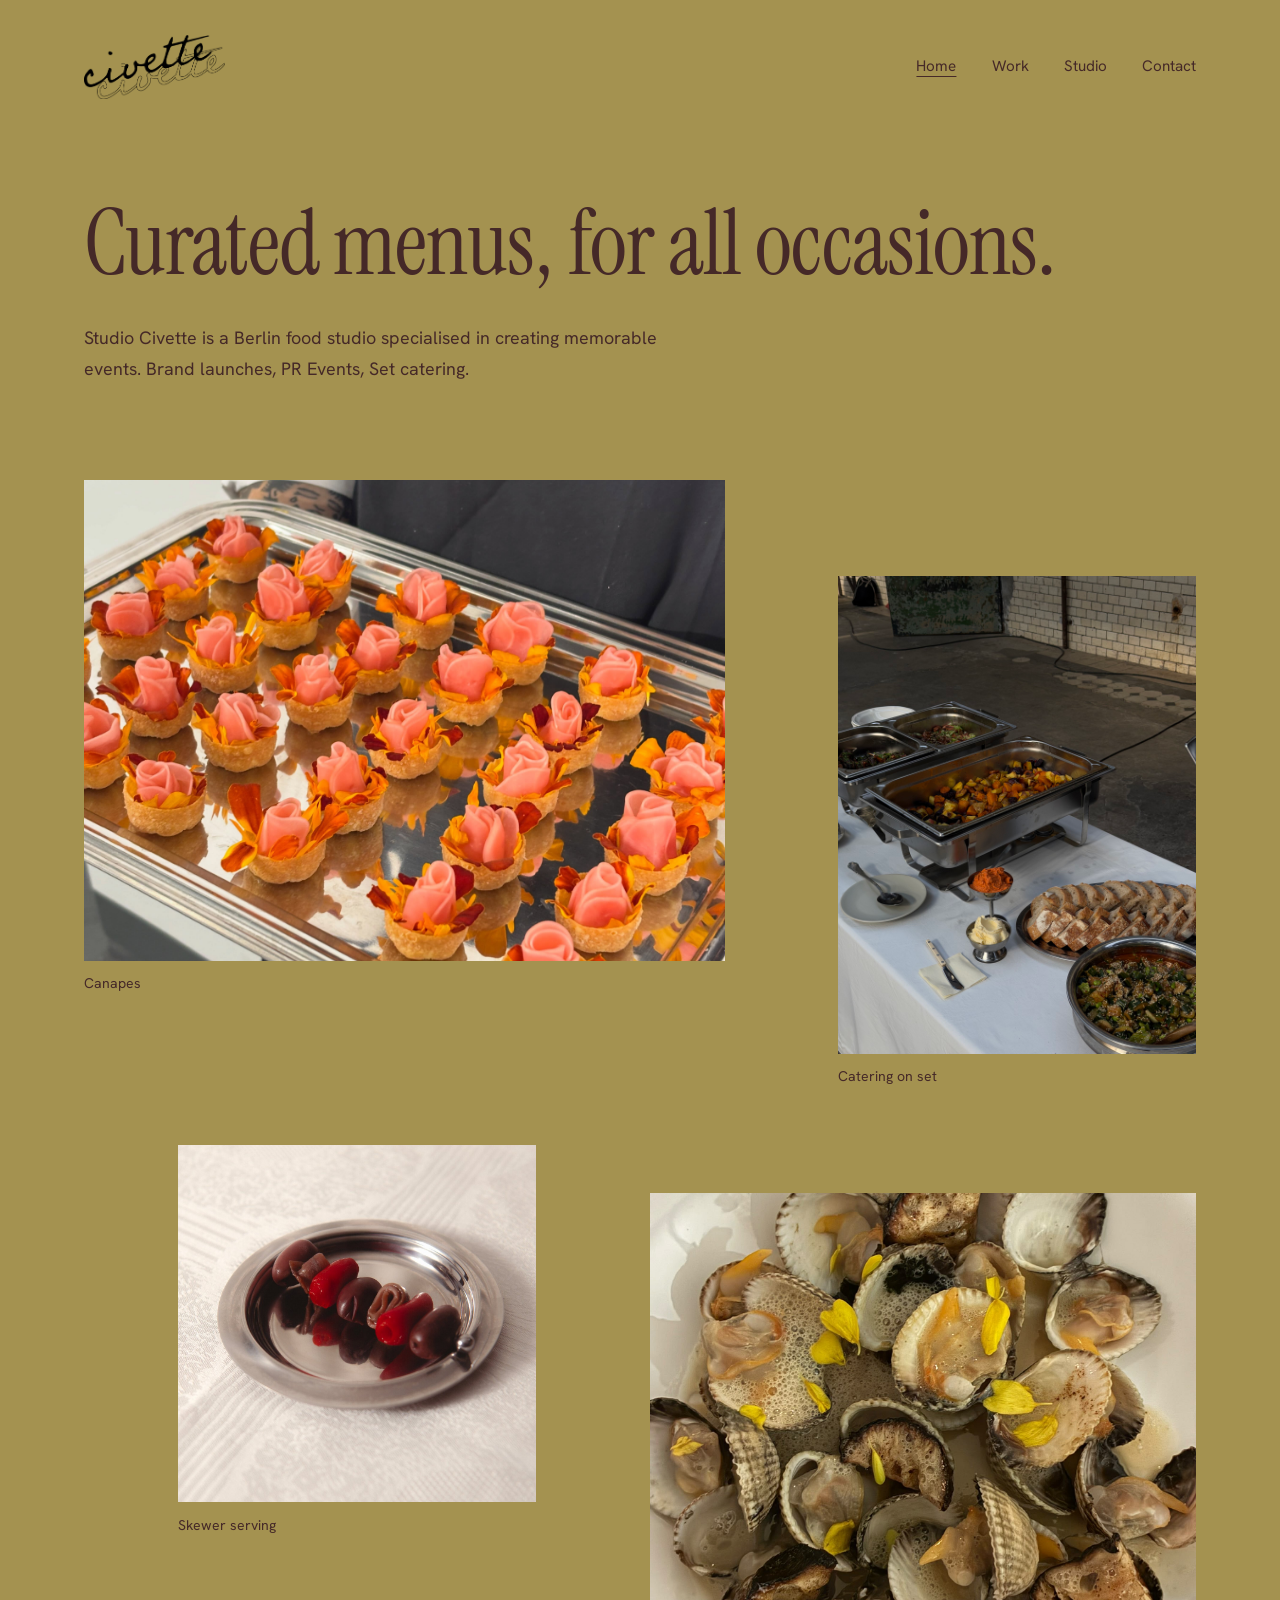
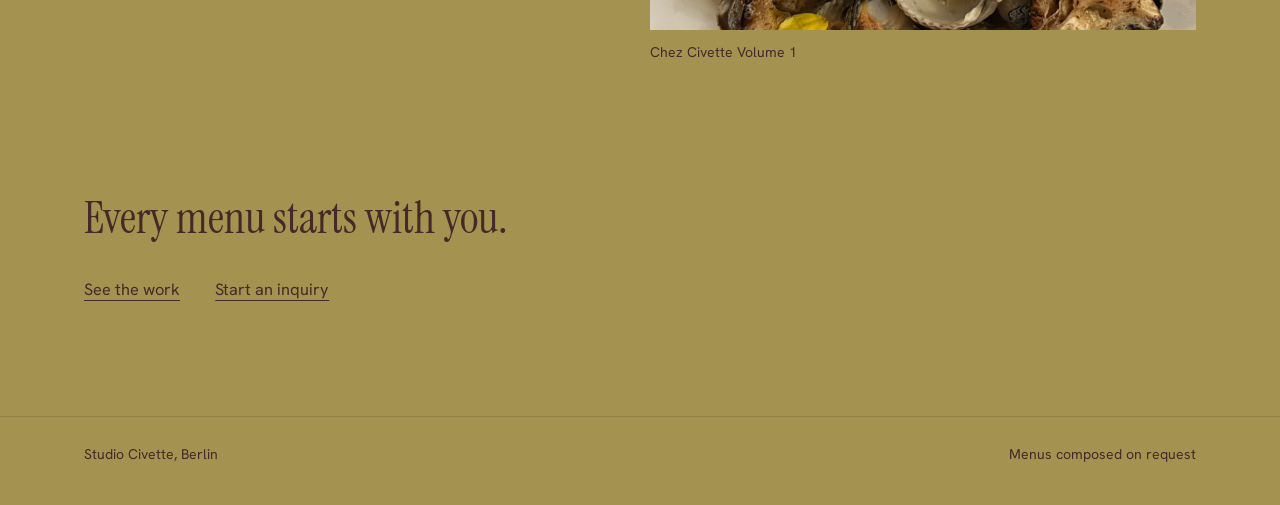
==== index.html @ 704af037 "Revise image gallery in index.html Updated the gallery section with new images and captions." ====
<!DOCTYPE html>
<html lang="en">
<head>
<meta charset="UTF-8">
<meta name="viewport" content="width=device-width, initial-scale=1">
<title>Studio Civette | Berlin</title>
<meta name="description" content="Studio Civette is a Berlin food studio specialised in creating memorable events. Brand launches, PR Events, Set catering">
<link rel="preconnect" href="https://fonts.googleapis.com">
<link rel="preconnect" href="https://fonts.gstatic.com" crossorigin>
<link href="https://fonts.googleapis.com/css2?family=Hanken+Grotesk:wght@400;500&family=Instrument+Serif:ital@0;1&display=swap" rel="stylesheet">
<link rel="stylesheet" href="style.css">
</head>
<body>
<header><div class="wrap"><a class="mark" href="index.html"><img src="images/double civette logo.png" alt="Studio Civette" width="141" height="64"></a><nav><a href="index.html" aria-current="page">Home</a><a href="work.html">Work</a><a href="studio.html">Studio</a><a href="contact.html">Contact</a></nav></div></header>
<main>
<section class="hero wrap">
<h1>Curated menus, for all occasions.</h1>
<p class="lede">Studio Civette is a Berlin food studio specialised in creating memorable events. Brand launches, PR Events, Set catering.</p>
</section>
<section class="wrap"><div class="grid home"><figure><img class="shot" src="images/Canapes.jpg" alt="Canapes" loading="lazy"><figcaption>Canapes</figcaption></figure><figure><img class="shot" src="images/Catering_1.jpg" alt="Catering on set" loading="lazy"><figcaption>Catering on set</figcaption></figure><figure><img class="shot" src="images/Skewer.JPG" alt="Snacks at your event" loading="lazy"><figcaption>Skewer serving</figcaption></figure><figure><img class="shot" src="images/CCV1 cockles.JPG" alt="Chez Civette Vol. 1" loading="lazy"><figcaption>Chez Civette Volume 1</figcaption></figure></div></section>
<section class="closer wrap">
<p>Every menu starts with you.</p>
<div class="links"><a href="work.html">See the work</a><a href="contact.html">Start an inquiry</a></div>
</section>
</main>
<footer><div class="wrap"><span>Studio Civette, Berlin</span><span>Menus composed on request</span></div></footer>
</body>
</html>
---- style.css ----
:root{
  --stone:#A49250; --stone-deep:#8F7F43; --pine:#452928; --sage:#74362D; --muted:#452928; --burg:#74362D;
  --serif:'Instrument Serif', Georgia, serif;
  --sans:'Hanken Grotesk', 'Helvetica Neue', Arial, sans-serif;
}
*{ box-sizing:border-box; margin:0; padding:0; }
html{ scroll-behavior:smooth; }
body{ background:var(--stone); color:var(--pine); font-family:var(--sans); font-size:1.02rem; line-height:1.7; -webkit-font-smoothing:antialiased; }
a{ color:inherit; text-underline-offset:5px; }
a:focus-visible{ outline:2px solid var(--pine); outline-offset:5px; }
.wrap{ max-width:1240px; margin:0 auto; padding:0 5vw; }
h1,h2{ font-family:var(--serif); font-weight:400; letter-spacing:-0.01em; line-height:1.05; }
h1{ font-size:clamp(2.8rem, 7vw, 6rem); max-width:12em; }
h2{ font-size:clamp(1.8rem, 3.4vw, 2.6rem); }
.lede{ margin-top:2rem; max-width:34em; font-size:1.12rem; color:var(--muted); }

header .wrap{ display:flex; justify-content:space-between; align-items:center; padding-top:2.2rem; padding-bottom:2.2rem; }
.mark{ font-family:var(--serif); font-size:1.7rem; text-decoration:none; letter-spacing:-0.01em; }
nav{ display:flex; gap:2.2rem; font-size:0.95rem; }
nav a{ text-decoration:none; }
nav a:hover, nav a[aria-current]{ text-decoration:underline; text-decoration-thickness:1px; }

.hero{ padding-top:7vh; padding-bottom:6rem; }

.grid{ display:grid; grid-template-columns:repeat(12, 1fr); gap:3.5rem 1.2rem; align-items:start; }
figure .shot{ background:var(--stone-deep); width:100%; }
figcaption{ margin-top:0.7rem; font-size:0.88rem; color:var(--muted); }
.home figure:nth-child(1){ grid-column:1 / 8; } .home figure:nth-child(1) .shot{ aspect-ratio:4/3; }
.home figure:nth-child(2){ grid-column:9 / 13; margin-top:6rem; } .home figure:nth-child(2) .shot{ aspect-ratio:3/4; }
.home figure:nth-child(3){ grid-column:2 / 6; } .home figure:nth-child(3) .shot{ aspect-ratio:1/1; }
.home figure:nth-child(4){ grid-column:7 / 13; margin-top:3rem; } .home figure:nth-child(4) .shot{ aspect-ratio:5/4; }
.work figure:nth-child(1){ grid-column:1 / 8; } .work figure:nth-child(1) .shot{ aspect-ratio:4/3; }
.work figure:nth-child(2){ grid-column:8 / 13; margin-top:5rem; } .work figure:nth-child(2) .shot{ aspect-ratio:3/4; }
.work figure:nth-child(3){ grid-column:1 / 5; } .work figure:nth-child(3) .shot{ aspect-ratio:3/4; }
.work figure:nth-child(4){ grid-column:5 / 13; margin-top:4rem; } .work figure:nth-child(4) .shot{ aspect-ratio:16/10; }
.work figure:nth-child(5){ grid-column:2 / 7; } .work figure:nth-child(5) .shot{ aspect-ratio:1/1; }
.work figure:nth-child(6){ grid-column:8 / 13; margin-top:2rem; } .work figure:nth-child(6) .shot{ aspect-ratio:4/5; }

.closer{ padding-top:8rem; padding-bottom:7rem; }
.closer p{ font-family:var(--serif); font-size:clamp(1.8rem, 3.6vw, 2.8rem); line-height:1.15; max-width:18em; }
.closer .links{ margin-top:2rem; display:flex; gap:2.2rem; }

.studio{ display:grid; grid-template-columns:5fr 6fr; gap:6vw; align-items:start; padding-bottom:7rem; }
.studio .shot{ aspect-ratio:3/4; background:var(--stone-deep); }
.studio p{ max-width:34em; margin-top:1.4rem; }
.studio h1{ font-size:clamp(2.4rem, 5vw, 4.2rem); }
.offer{ margin-top:3.5rem; border-top:1px solid var(--sage); }
.offer div{ padding:1.3rem 0; border-bottom:1px solid var(--stone-deep); }
.offer dt{ font-family:var(--serif); font-size:1.5rem; }
.offer dd{ color:var(--muted); max-width:32em; }

.contact{ padding-bottom:8rem; }
.contact dl{ margin-top:3.5rem; display:grid; grid-template-columns:repeat(3, auto); justify-content:start; gap:1.4rem 6rem; }
.contact dt{ font-size:0.88rem; color:var(--muted); }
.contact dd{ font-size:1.1rem; }
.pagehead{ padding-top:5vh; padding-bottom:4rem; }

footer{ border-top:1px solid var(--stone-deep); padding:1.6rem 0 2.4rem; font-size:0.88rem; color:var(--muted); }
footer .wrap{ display:flex; justify-content:space-between; gap:1rem; flex-wrap:wrap; }

@media (max-width:820px){
  .grid{ grid-template-columns:1fr; gap:2.2rem; }
  .grid figure{ grid-column:1 !important; margin-top:0 !important; }
  .grid figure .shot{ aspect-ratio:4/3 !important; }
  .studio, .contact dl{ grid-template-columns:1fr; }
  .studio .shot{ aspect-ratio:4/3; }
  .hero{ padding-bottom:3.5rem; } .closer{ padding:5rem 0; }
  nav{ gap:1.2rem; font-size:0.88rem; }
}

.mark{ display:block; line-height:0; }
.mark img{ height:64px; width:auto; display:block; }
@media (max-width:820px){ .mark img{ height:48px; } }

h1, h2, .closer p, .offer dt{ color:var(--pine); }

img.shot{ display:block; width:100%; height:auto; object-fit:cover; }
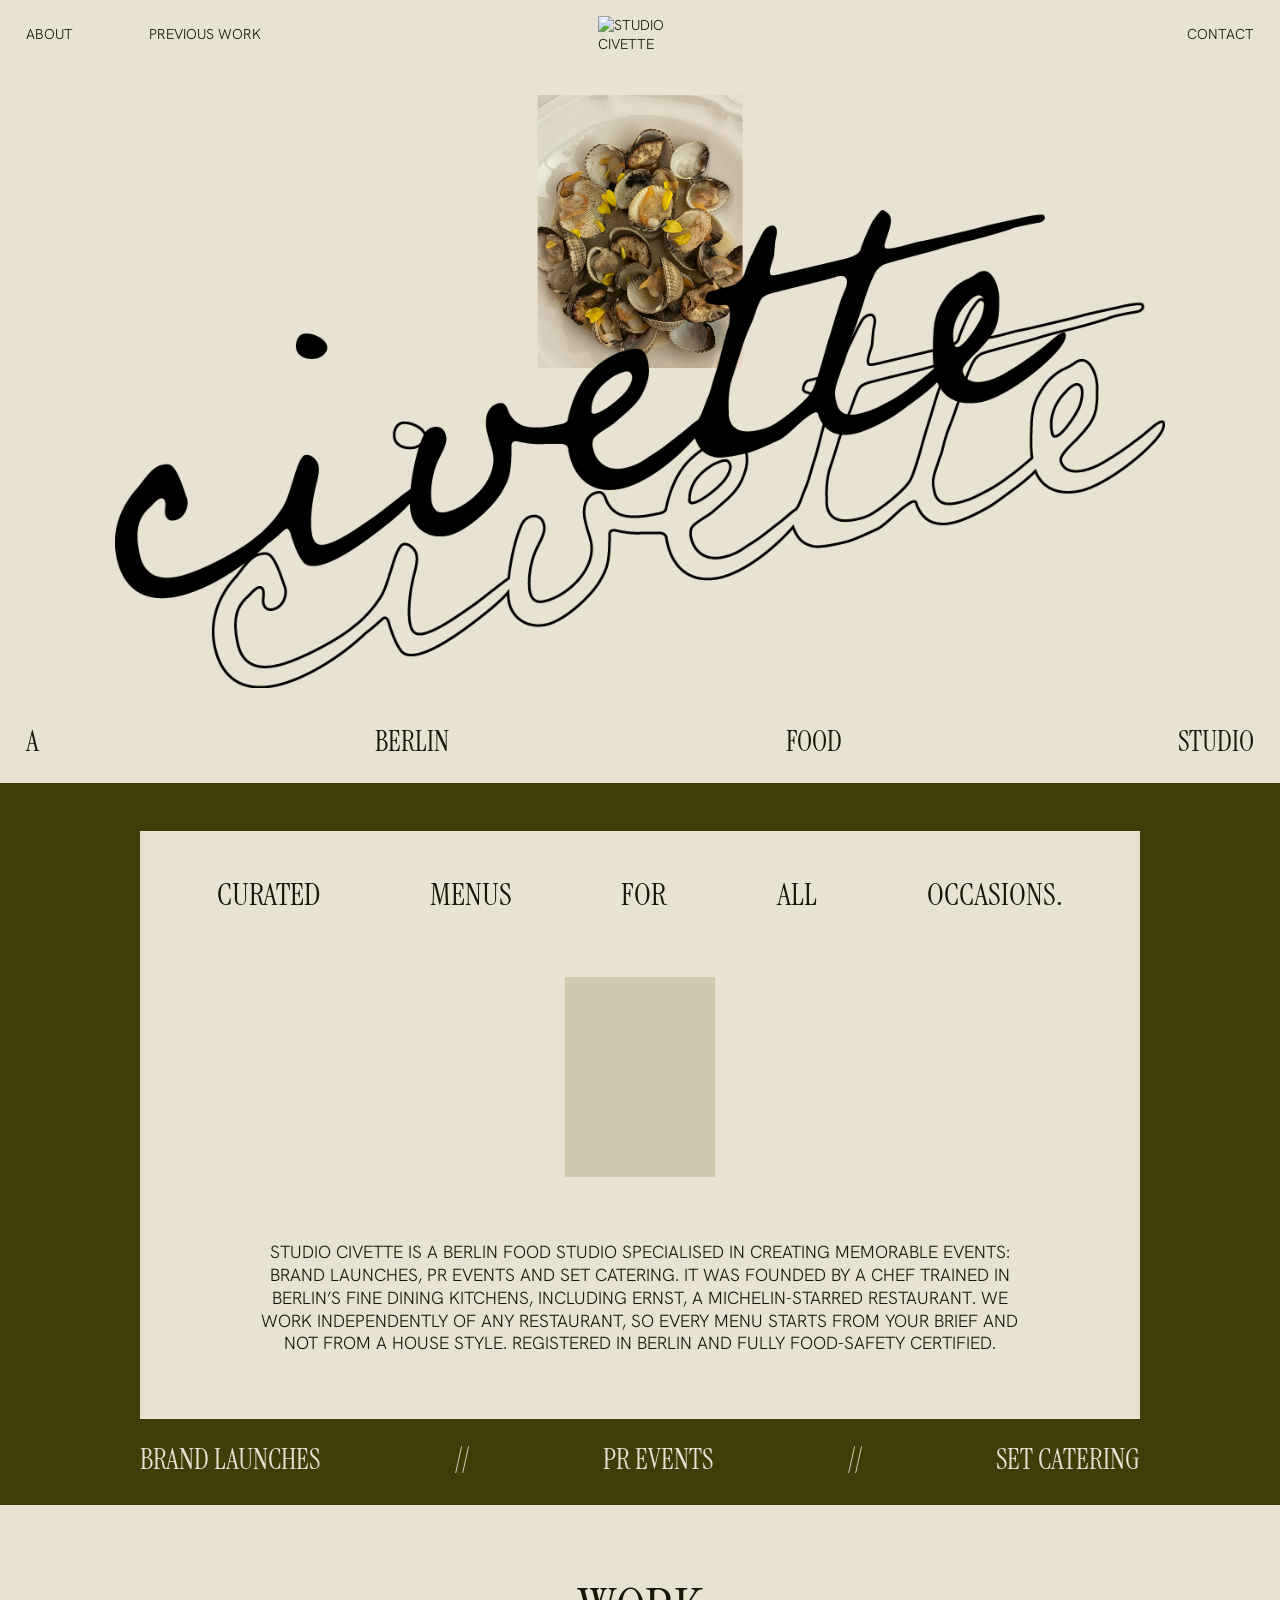
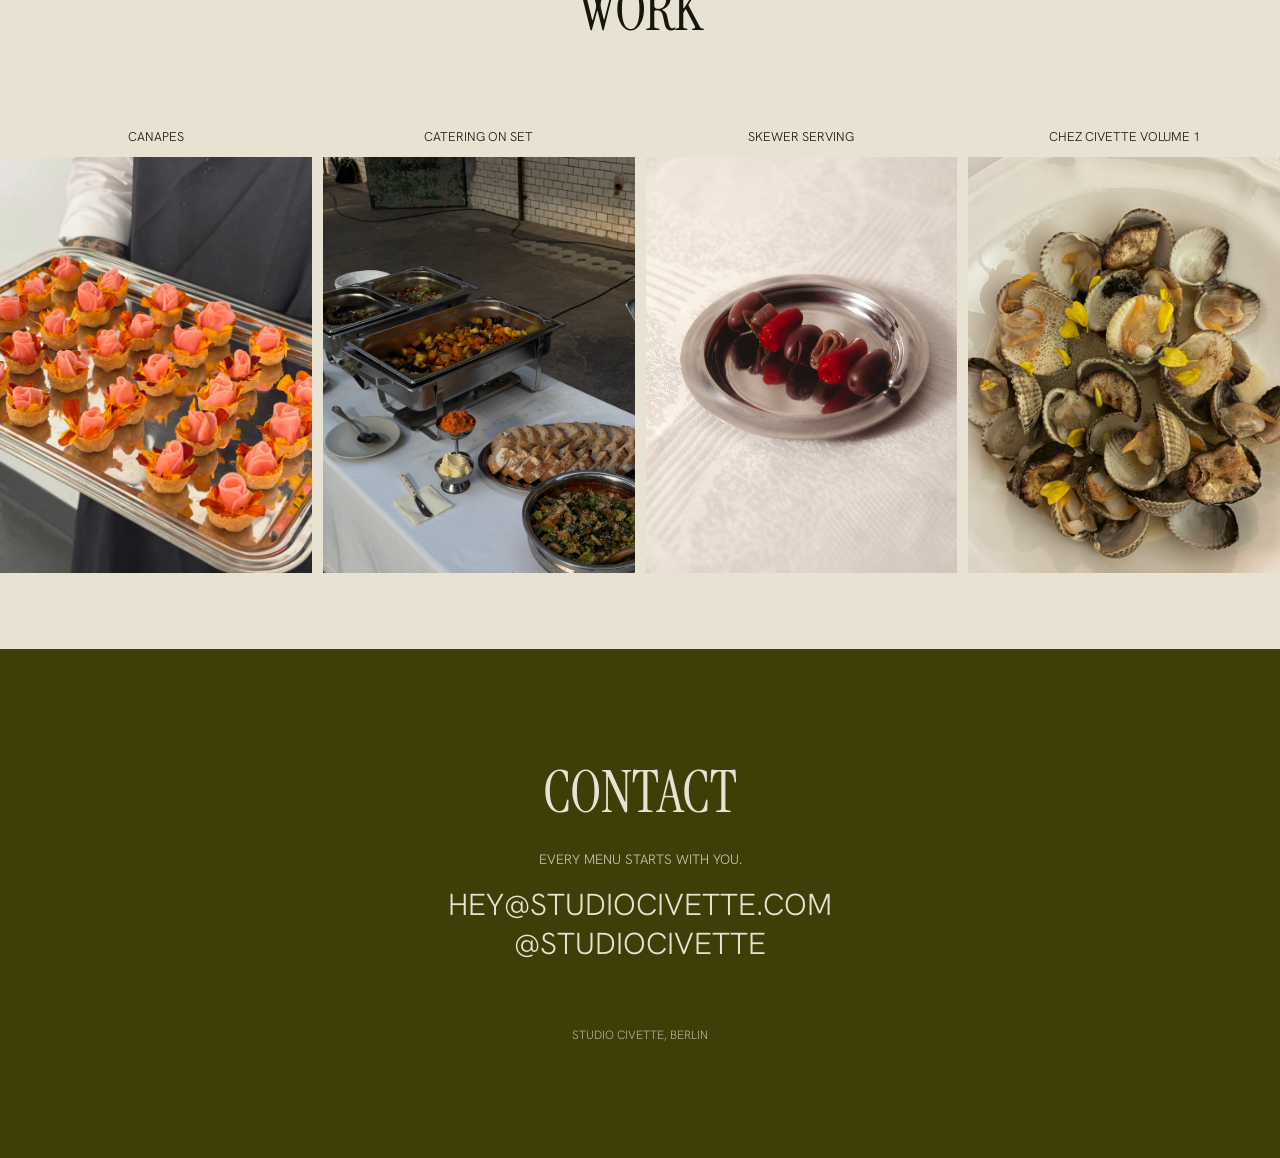
==== commit 6888d9b8: "Add files via upload" ====
--- a/index.html
+++ b/index.html
@@ -4,25 +4,126 @@
 <meta charset="UTF-8">
 <meta name="viewport" content="width=device-width, initial-scale=1">
 <title>Studio Civette | Berlin</title>
-<meta name="description" content="Studio Civette is a Berlin food studio specialised in creating memorable events. Brand launches, PR Events, Set catering">
+<meta name="description" content="Studio Civette is a Berlin food studio specialised in creating memorable events. Brand launches, PR events, set catering.">
 <link rel="preconnect" href="https://fonts.googleapis.com">
 <link rel="preconnect" href="https://fonts.gstatic.com" crossorigin>
-<link href="https://fonts.googleapis.com/css2?family=Hanken+Grotesk:wght@400;500&family=Instrument+Serif:ital@0;1&display=swap" rel="stylesheet">
-<link rel="stylesheet" href="style.css">
+<link href="https://fonts.googleapis.com/css2?family=Hanken+Grotesk:wght@300;400&family=Instrument+Serif:ital@0;1&display=swap" rel="stylesheet">
+<style>
+  :root{
+    --cream:#E7E2D1;   /* page background */
+    --olive:#3F3D08;   /* dark bands */
+    --ink:#17160D;     /* text on cream */
+    --serif:'Instrument Serif', Georgia, serif;
+    --sans:'Hanken Grotesk', 'Helvetica Neue', Arial, sans-serif;
+  }
+  *{ box-sizing:border-box; margin:0; padding:0; }
+  html{ scroll-behavior:smooth; scroll-padding-top:72px; }
+  body{ background:var(--cream); color:var(--ink); font-family:var(--sans); font-weight:300; line-height:1.3; text-transform:uppercase; -webkit-font-smoothing:antialiased; }
+  a{ color:inherit; text-decoration:none; }
+  a:focus-visible{ outline:2px solid currentColor; outline-offset:4px; }
+  .sr-only{ position:absolute; width:1px; height:1px; overflow:hidden; clip:rect(0 0 0 0); white-space:nowrap; }
+  .spread{ display:flex; justify-content:space-between; flex-wrap:wrap; gap:0.3rem 1rem; font-family:var(--serif); font-weight:400; font-size:clamp(1.05rem, 2.2vw, 1.9rem); line-height:1.1; }
+
+  /* Nav */
+  .top{ position:sticky; top:0; z-index:20; background:var(--cream); }
+  .top .bar{ display:grid; grid-template-columns:1fr auto 1fr; align-items:center; padding:1rem 2vw; font-size:0.9rem; }
+  .top .left{ display:flex; gap:clamp(1rem, 6vw, 5rem); }
+  .top .right{ text-align:right; }
+  .top a:hover{ text-decoration:underline; text-underline-offset:5px; }
+  .top .icon{ display:block; width:clamp(54px, 7vw, 84px); }
+  .top .icon img{ display:block; width:100%; height:auto; }
+
+  /* Hero */
+  .hero{ position:relative; padding:2vw 2vw 0; }
+  .hero .photo{ position:absolute; left:50%; top:2vw; transform:translateX(-50%); width:clamp(95px, 16vw, 230px); aspect-ratio:3/4; object-fit:cover; display:block; }
+  .hero .logo{ position:relative; display:block; width:min(82vw, 1100px); height:auto; margin:9vw auto 0; }
+  .hero .spread{ margin-top:3vw; padding:0 0 1.6rem; }
+
+  /* About */
+  .band{ background:var(--olive); color:var(--cream); }
+  .about{ padding:clamp(1.2rem, 4vw, 3rem) 2vw 0; }
+  .card{ background:var(--cream); color:var(--ink); max-width:min(80vw, 1000px); margin:0 auto; padding:clamp(1.5rem, 4vw, 3rem) clamp(1.2rem, 6vw, 5rem) clamp(2rem, 5vw, 4rem); }
+  .card .spread{ font-size:clamp(1.05rem, 2.4vw, 2rem); }
+  .portrait{ display:block; width:clamp(90px, 14vw, 150px); aspect-ratio:3/4; object-fit:cover; margin:clamp(2rem, 5vw, 4rem) auto; background:#CFC9B2; }
+  .card p{ text-align:center; font-size:clamp(0.85rem, 1.5vw, 1.1rem); max-width:44em; margin:0 auto; }
+  .tags{ padding:1.6rem 2vw 1.8rem; }
+  .tags .spread{ max-width:1000px; margin:0 auto; font-size:clamp(1.05rem, 2.2vw, 1.9rem); }
+
+  /* Work */
+  .work{ padding:clamp(2.5rem, 6vw, 5rem) 0 0; }
+  .work h2, .contact h2{ font-family:var(--serif); font-weight:400; text-align:center; font-size:clamp(2rem, 4.5vw, 3.6rem); line-height:1; }
+  .grid{ margin-top:clamp(2rem, 6vw, 5rem); display:grid; grid-template-columns:repeat(4, 1fr); gap:11px; }
+  .grid figure{ display:flex; flex-direction:column; justify-content:flex-end; }
+  .grid figcaption{ order:-1; text-align:center; font-size:clamp(0.7rem, 1vw, 0.85rem); padding:0 0.5rem 0.7rem; min-height:3.2em; display:flex; align-items:flex-end; justify-content:center; }
+  .grid img{ display:block; width:100%; aspect-ratio:3/4; object-fit:cover; }
+
+  /* Contact */
+  .contact{ margin-top:clamp(2.5rem, 6vw, 5rem); padding:clamp(4rem, 9vw, 8rem) 2vw; text-align:center; }
+  .contact .note{ margin-top:1.8rem; font-size:0.85rem; opacity:0.85; }
+  .contact .lines{ margin-top:1rem; font-size:clamp(1.1rem, 2.4vw, 1.9rem); }
+  .contact .lines a{ display:block; }
+  .contact .lines a:hover{ text-decoration:underline; text-underline-offset:6px; }
+  .contact .base{ margin-top:4rem; font-size:0.75rem; opacity:0.7; }
+
+  @media (max-width:760px){
+    .grid{ grid-template-columns:repeat(2, 1fr); row-gap:1.4rem; }
+    .card{ max-width:100%; }
+    .top .bar{ font-size:0.78rem; }
+    .hero .logo{ width:94vw; margin-top:16vw; }
+    .hero .photo{ width:28vw; }
+  }
+</style>
 </head>
 <body>
-<header><div class="wrap"><a class="mark" href="index.html"><img src="images/double civette logo.png" alt="Studio Civette" width="141" height="64"></a><nav><a href="index.html" aria-current="page">Home</a><a href="work.html">Work</a><a href="studio.html">Studio</a><a href="contact.html">Contact</a></nav></div></header>
-<main>
-<section class="hero wrap">
-<h1>Curated menus, for all occasions.</h1>
-<p class="lede">Studio Civette is a Berlin food studio specialised in creating memorable events. Brand launches, PR Events, Set catering.</p>
+
+<nav class="top" aria-label="Main">
+  <div class="bar">
+    <div class="left"><a href="#about">About</a><a href="#work">Previous work</a></div>
+    <a class="icon" href="#top" aria-label="Back to top"><img src="images/civet-icon.png" alt="Studio Civette"></a>
+    <div class="right"><a href="#contact">Contact</a></div>
+  </div>
+</nav>
+
+<header class="hero" id="top">
+  <h1 class="sr-only">Studio Civette, Berlin</h1>
+  <img class="photo" src="images/CCV1 cockles.JPG" alt="Cockles served at Chez Civette Vol. 1">
+  <img class="logo" src="images/double civette logo.png" alt="Civette">
+  <div class="spread"><span>A</span><span>Berlin</span><span>Food</span><span>Studio</span></div>
+</header>
+
+<section class="band" id="about">
+  <div class="about">
+    <div class="card">
+      <div class="spread"><span>Curated</span><span>Menus</span><span>For</span><span>All</span><span>Occasions.</span></div>
+      <!-- PORTRAIT: add your photo as images/chef.jpg, then replace this div with:
+           <img class="portrait" src="images/chef.jpg" alt="The chef at work"> -->
+      <div class="portrait" role="img" aria-label="Portrait of the chef, coming soon"></div>
+      <p>Studio Civette is a Berlin food studio specialised in creating memorable events: brand launches, PR events and set catering. It was founded by a chef trained in Berlin’s fine dining kitchens, including Ernst, a Michelin-starred restaurant. We work independently of any restaurant, so every menu starts from your brief and not from a house style. Registered in Berlin and fully food-safety certified.</p>
+    </div>
+  </div>
+  <div class="tags"><div class="spread"><span>Brand launches</span><span>//</span><span>PR events</span><span>//</span><span>Set catering</span></div></div>
 </section>
-<section class="wrap"><div class="grid home"><figure><img class="shot" src="images/Canapes.jpg" alt="Canapes" loading="lazy"><figcaption>Canapes</figcaption></figure><figure><img class="shot" src="images/Catering_1.jpg" alt="Catering on set" loading="lazy"><figcaption>Catering on set</figcaption></figure><figure><img class="shot" src="images/Skewer.JPG" alt="Snacks at your event" loading="lazy"><figcaption>Skewer serving</figcaption></figure><figure><img class="shot" src="images/CCV1 cockles.JPG" alt="Chez Civette Vol. 1" loading="lazy"><figcaption>Chez Civette Volume 1</figcaption></figure></div></section>
-<section class="closer wrap">
-<p>Every menu starts with you.</p>
-<div class="links"><a href="work.html">See the work</a><a href="contact.html">Start an inquiry</a></div>
+
+<section class="work" id="work">
+  <h2>Work</h2>
+  <!-- To add a photo: copy one <figure> block, change src, alt and caption. -->
+  <div class="grid">
+    <figure><img src="images/Canapes.jpg" alt="Canapes" loading="lazy"><figcaption>Canapes</figcaption></figure>
+    <figure><img src="images/Catering_1.jpg" alt="Catering on set" loading="lazy"><figcaption>Catering on set</figcaption></figure>
+    <figure><img src="images/Skewer.JPG" alt="Snacks at your event" loading="lazy"><figcaption>Skewer serving</figcaption></figure>
+    <figure><img src="images/CCV1 cockles.JPG" alt="Chez Civette Vol. 1" loading="lazy"><figcaption>Chez Civette Volume 1</figcaption></figure>
+  </div>
 </section>
-</main>
-<footer><div class="wrap"><span>Studio Civette, Berlin</span><span>Menus composed on request</span></div></footer>
+
+<footer class="band contact" id="contact">
+  <h2>Contact</h2>
+  <p class="note">Every menu starts with you.</p>
+  <div class="lines">
+    <a href="mailto:hey@studiocivette.com">hey@studiocivette.com</a>
+    <a href="https://instagram.com/studiocivette" rel="noopener">@studiocivette</a>
+  </div>
+  <p class="base">Studio Civette, Berlin</p>
+</footer>
+
 </body>
 </html>
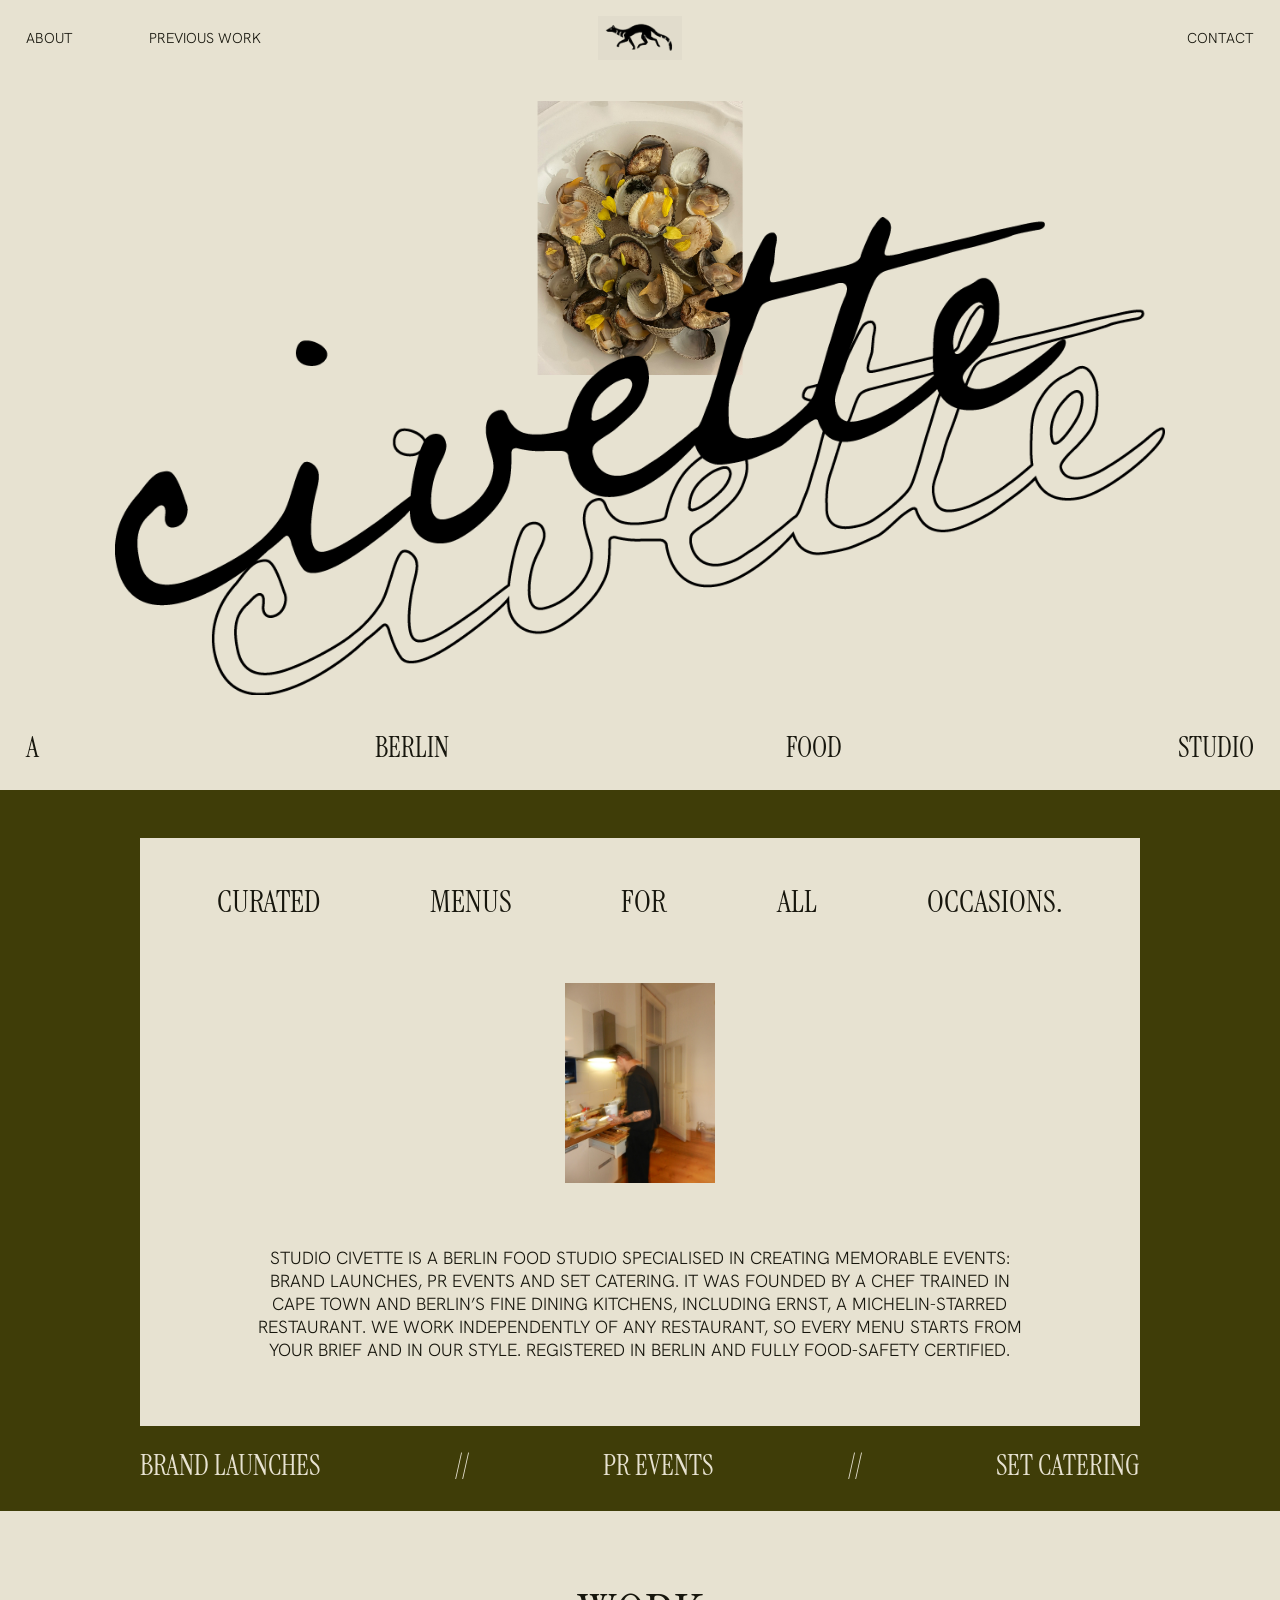
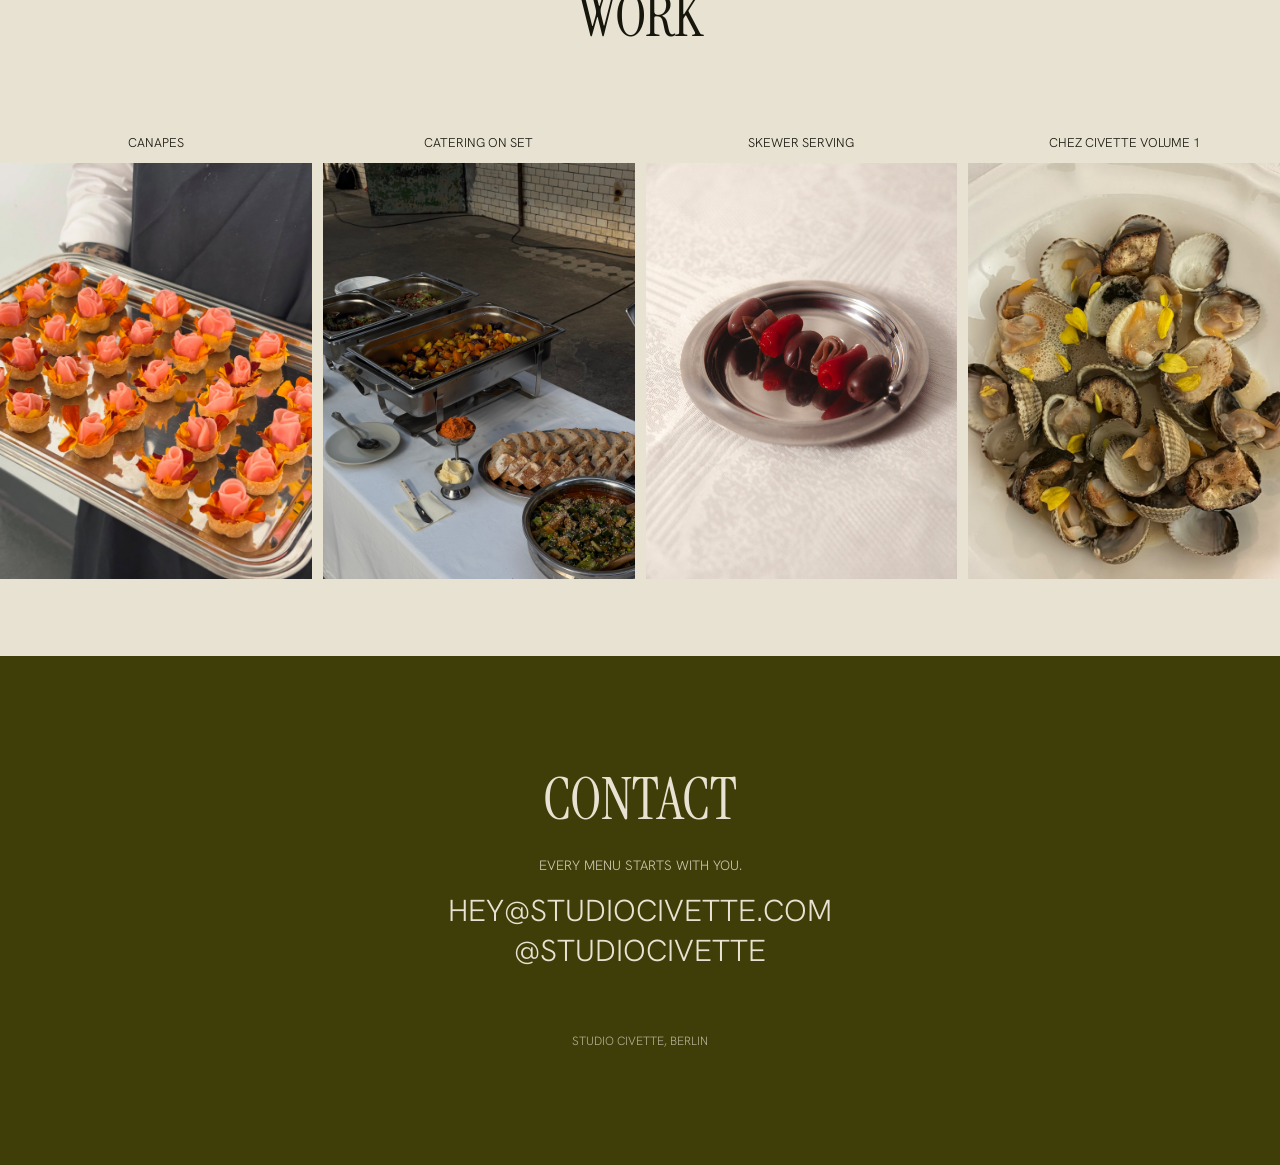
==== commit 452cf37e: "Update chef portrait and description in index.html Updated the chef's portrait image and modified th" ====
--- a/index.html
+++ b/index.html
@@ -97,8 +97,8 @@
       <div class="spread"><span>Curated</span><span>Menus</span><span>For</span><span>All</span><span>Occasions.</span></div>
       <!-- PORTRAIT: add your photo as images/chef.jpg, then replace this div with:
            <img class="portrait" src="images/chef.jpg" alt="The chef at work"> -->
-      <div class="portrait" role="img" aria-label="Portrait of the chef, coming soon"></div>
-      <p>Studio Civette is a Berlin food studio specialised in creating memorable events: brand launches, PR events and set catering. It was founded by a chef trained in Berlin’s fine dining kitchens, including Ernst, a Michelin-starred restaurant. We work independently of any restaurant, so every menu starts from your brief and not from a house style. Registered in Berlin and fully food-safety certified.</p>
+      <img class="portrait" src="images/CCV1 Nicky.JPG" alt="The chef at work">
+      <p>Studio Civette is a Berlin food studio specialised in creating memorable events: brand launches, PR events and set catering. It was founded by a chef trained in Cape Town and Berlin’s fine dining kitchens, including Ernst, a Michelin-starred restaurant. We work independently of any restaurant, so every menu starts from your brief and in our style. Registered in Berlin and fully food-safety certified.</p>
     </div>
   </div>
   <div class="tags"><div class="spread"><span>Brand launches</span><span>//</span><span>PR events</span><span>//</span><span>Set catering</span></div></div>
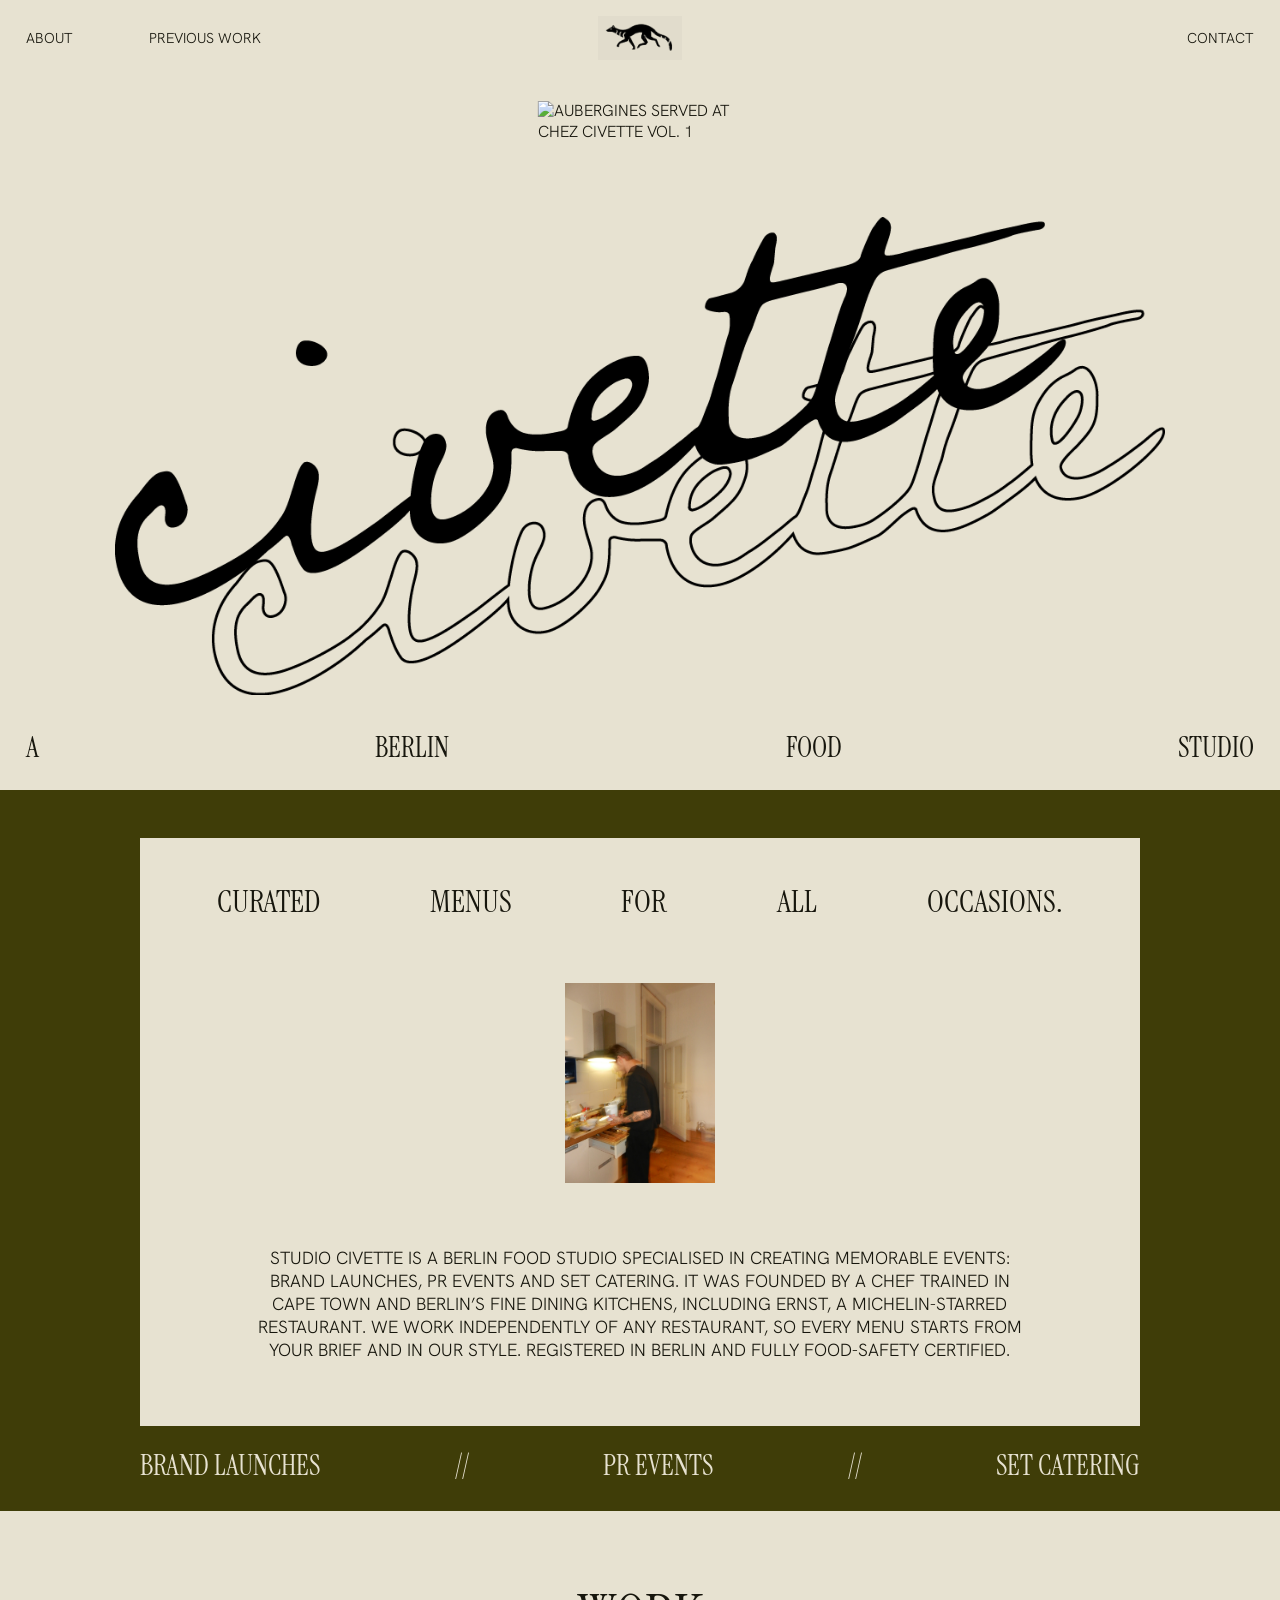
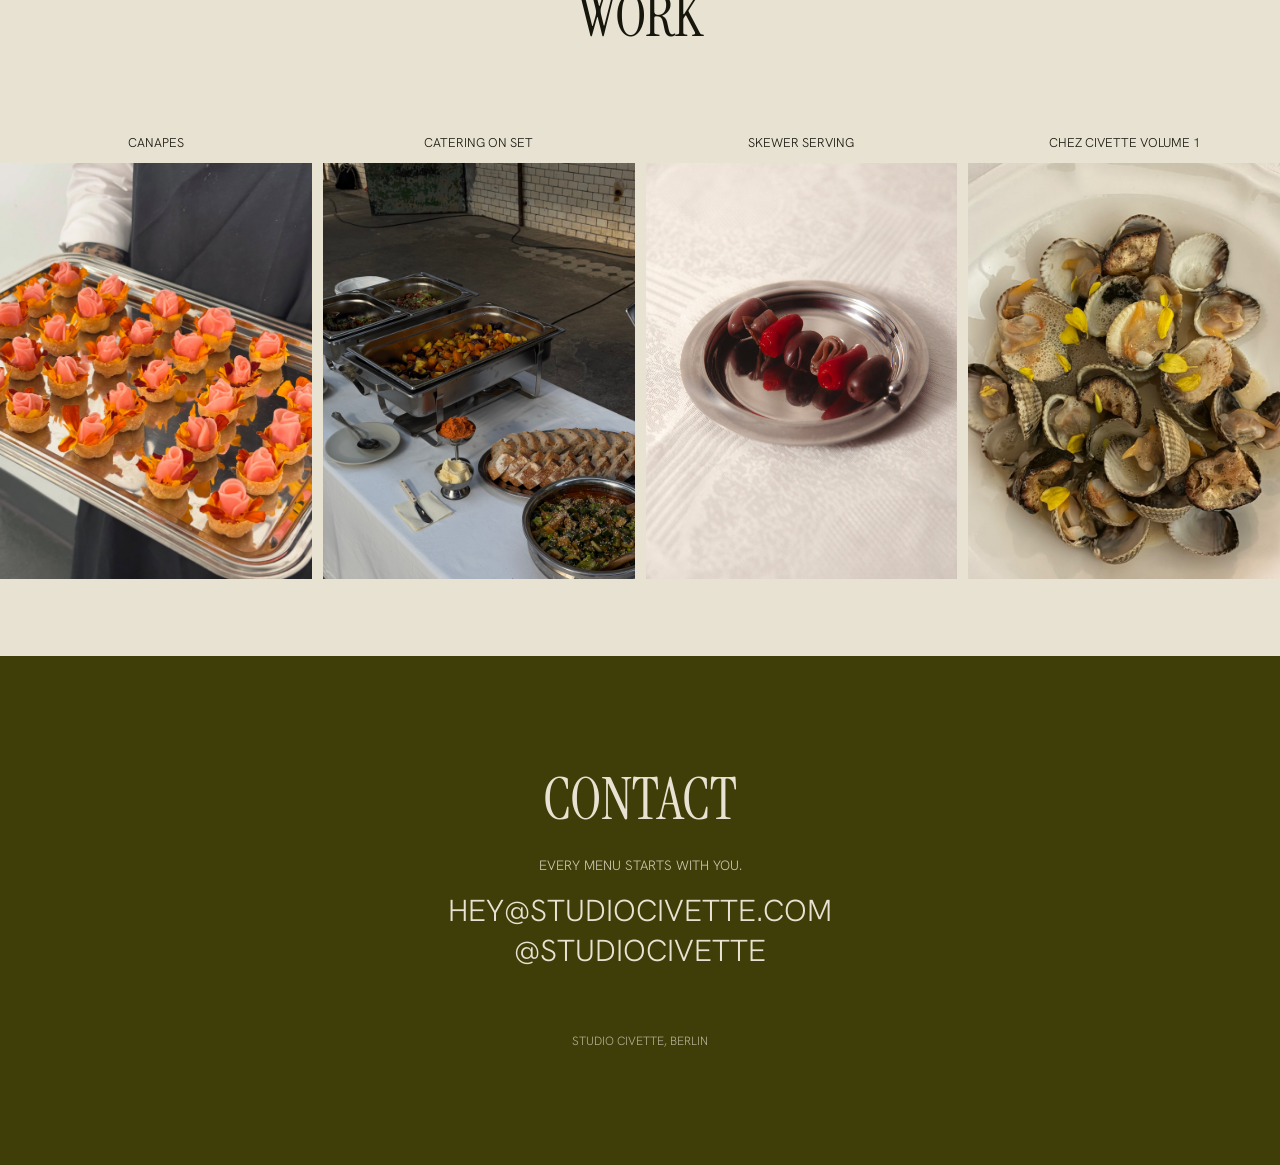
==== commit efa2cb46: "Update image source for hero header" ====
--- a/index.html
+++ b/index.html
@@ -86,7 +86,7 @@
 
 <header class="hero" id="top">
   <h1 class="sr-only">Studio Civette, Berlin</h1>
-  <img class="photo" src="images/CCV1 cockles.JPG" alt="Cockles served at Chez Civette Vol. 1">
+  <img class="photo" src="images/CCV1 aubergine.JPGG" alt="Aubergines served at Chez Civette Vol. 1">
   <img class="logo" src="images/double civette logo.png" alt="Civette">
   <div class="spread"><span>A</span><span>Berlin</span><span>Food</span><span>Studio</span></div>
 </header>
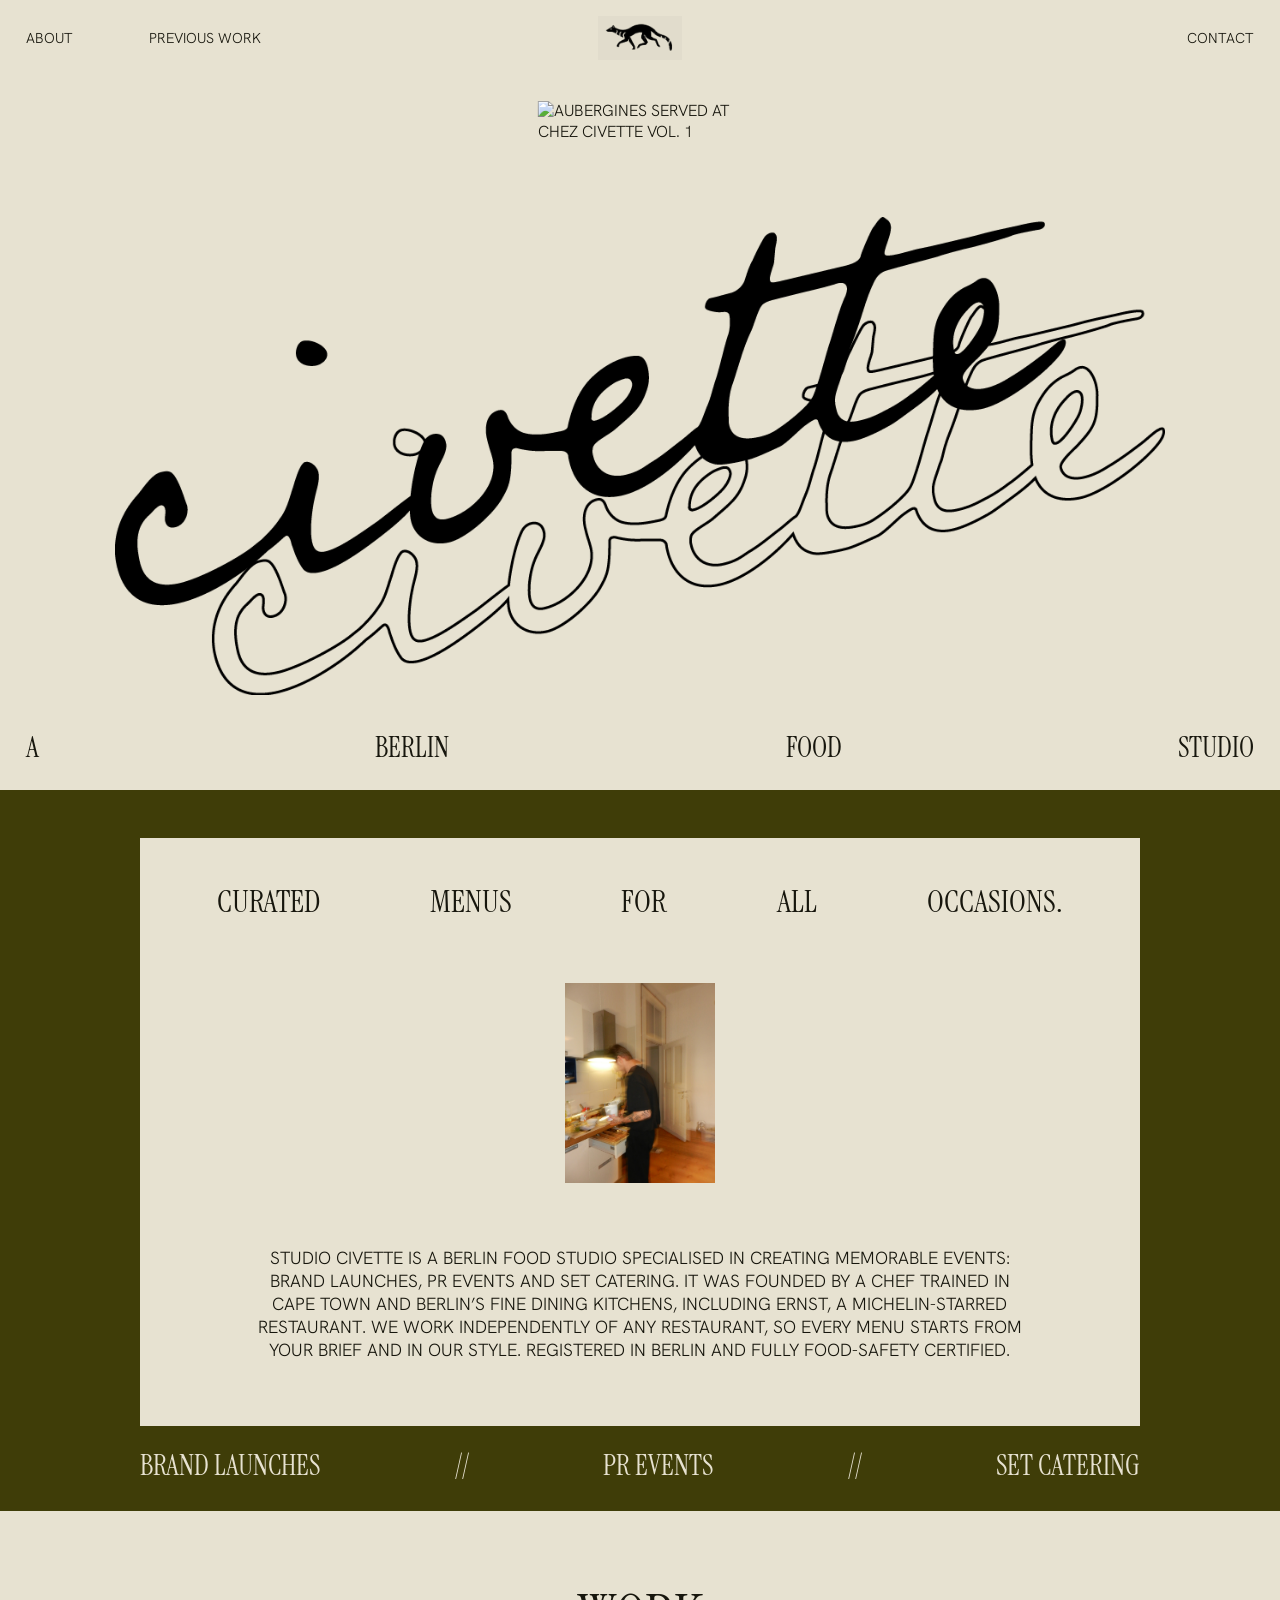
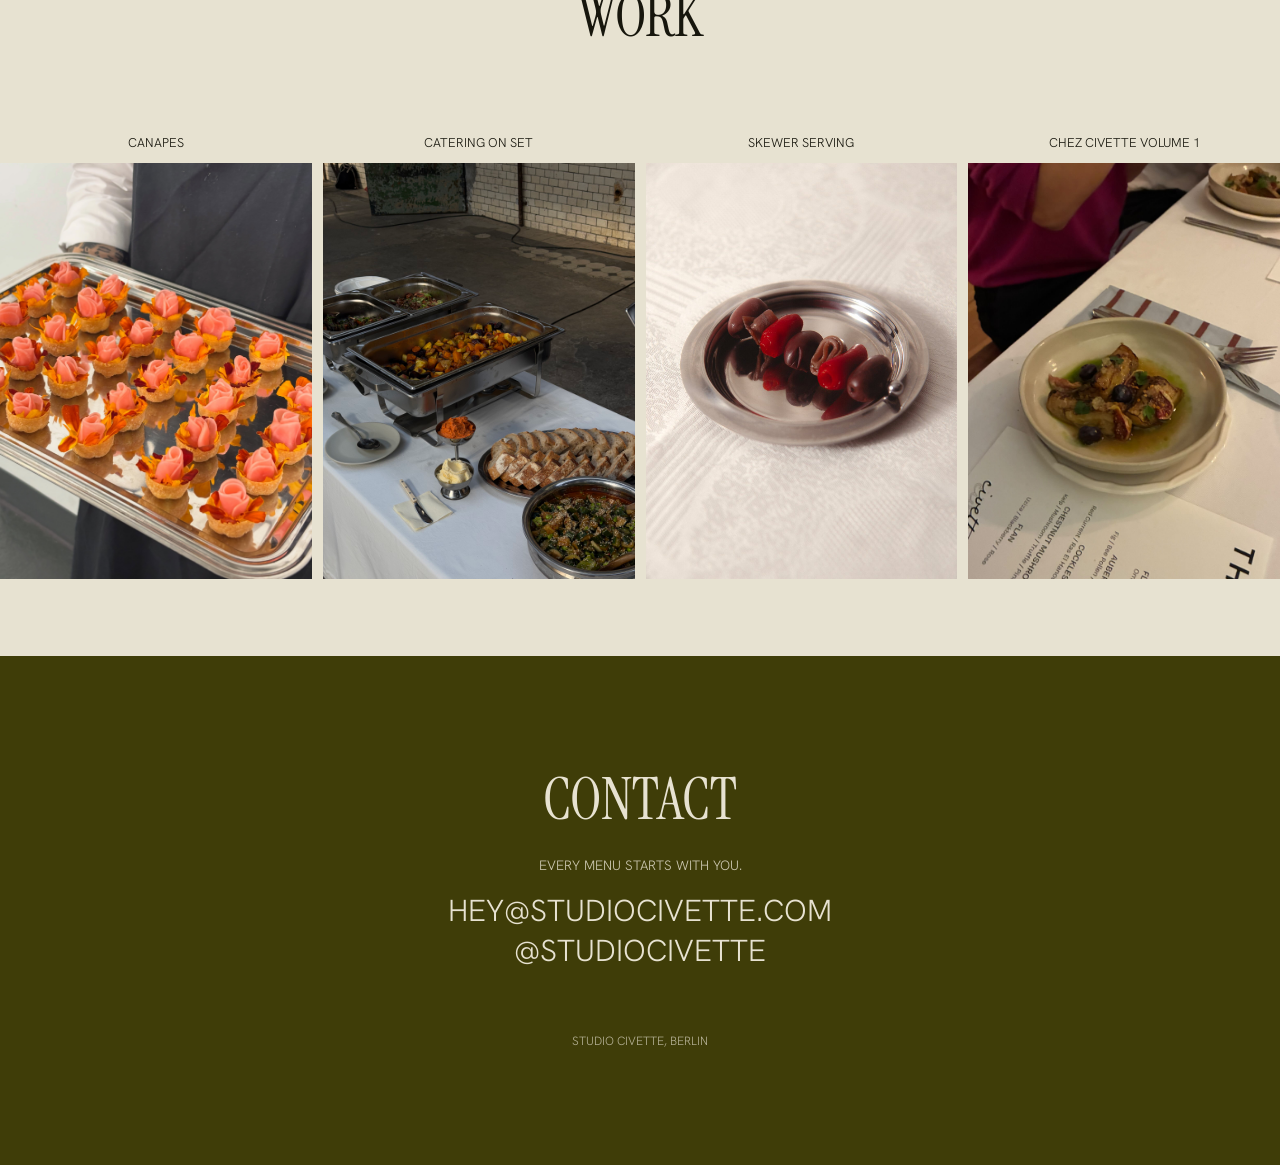
==== commit 29c6b97d: "Replace CCV1 cockles image with CCV1 aubergine" ====
--- a/index.html
+++ b/index.html
@@ -111,7 +111,7 @@
     <figure><img src="images/Canapes.jpg" alt="Canapes" loading="lazy"><figcaption>Canapes</figcaption></figure>
     <figure><img src="images/Catering_1.jpg" alt="Catering on set" loading="lazy"><figcaption>Catering on set</figcaption></figure>
     <figure><img src="images/Skewer.JPG" alt="Snacks at your event" loading="lazy"><figcaption>Skewer serving</figcaption></figure>
-    <figure><img src="images/CCV1 cockles.JPG" alt="Chez Civette Vol. 1" loading="lazy"><figcaption>Chez Civette Volume 1</figcaption></figure>
+    <figure><img src="images/CCV1 aubergine.JPG" alt="Chez Civette Vol. 1" loading="lazy"><figcaption>Chez Civette Volume 1</figcaption></figure>
   </div>
 </section>
 
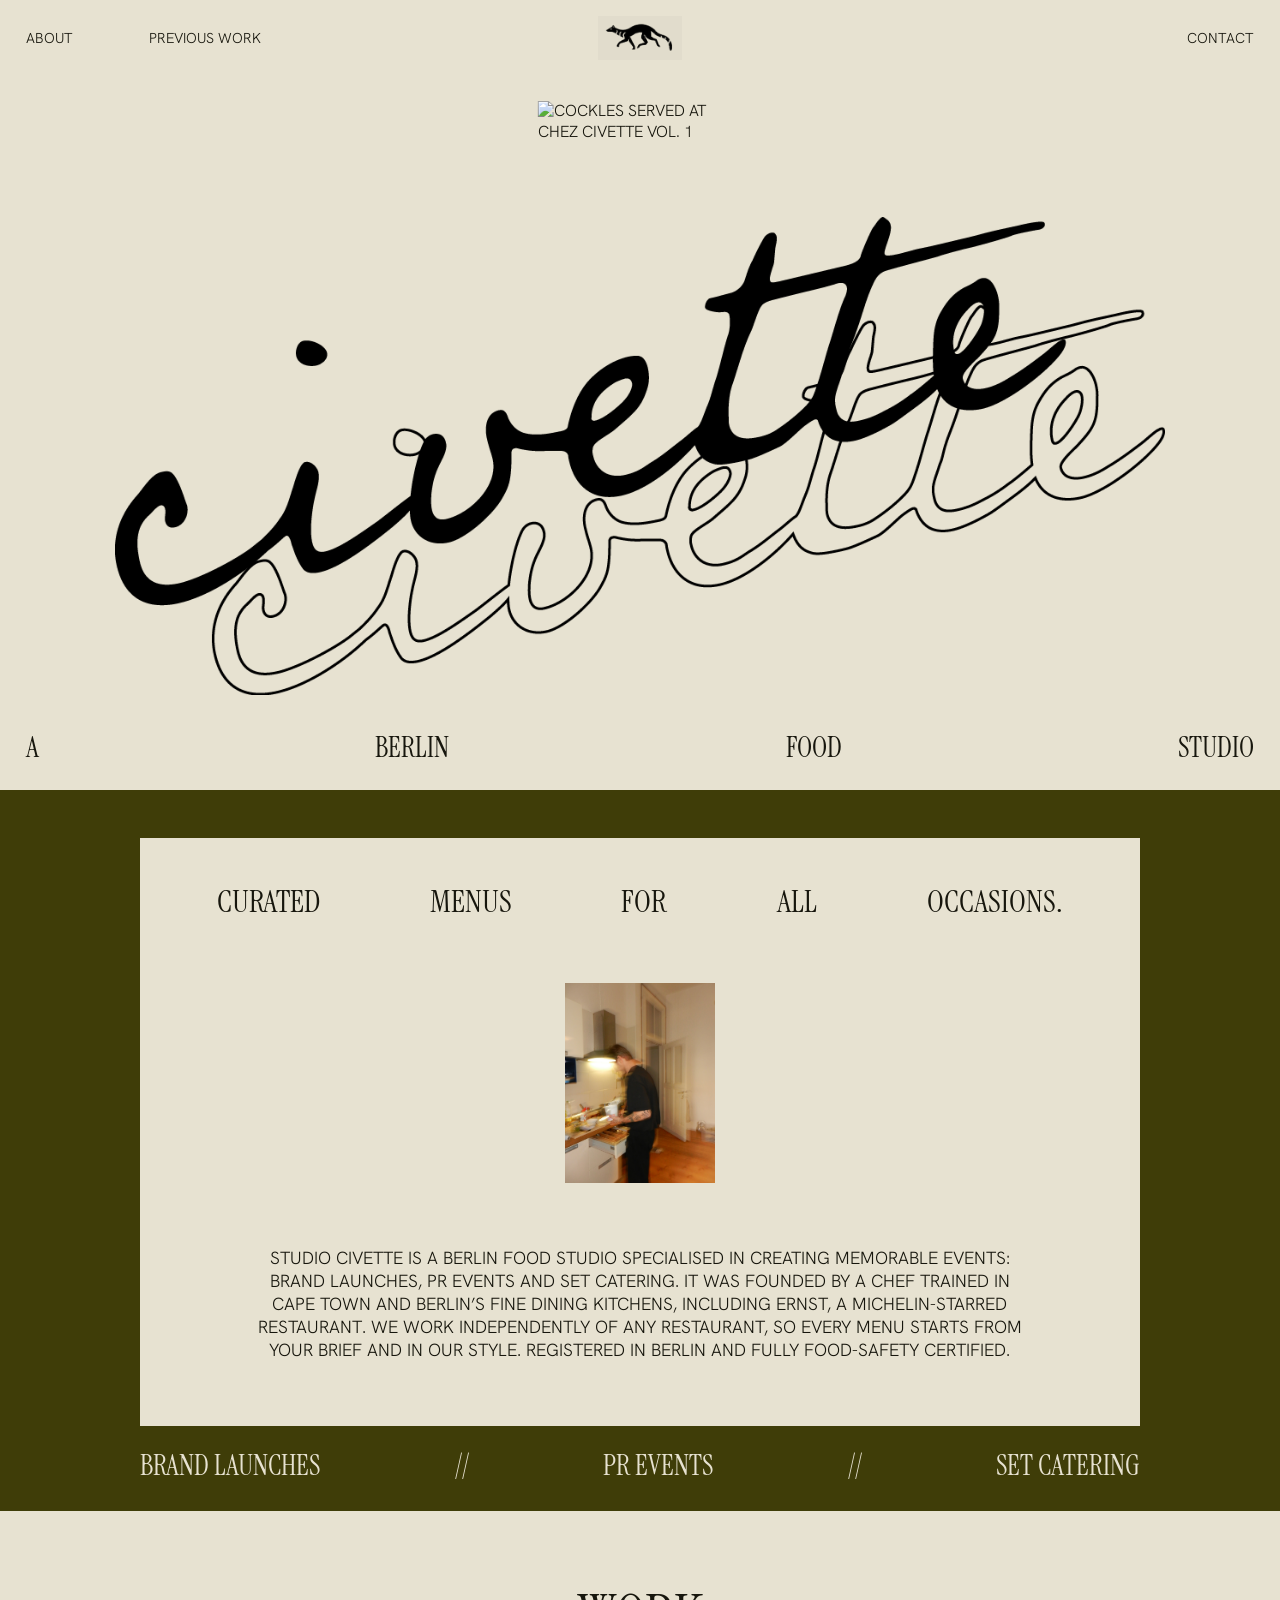
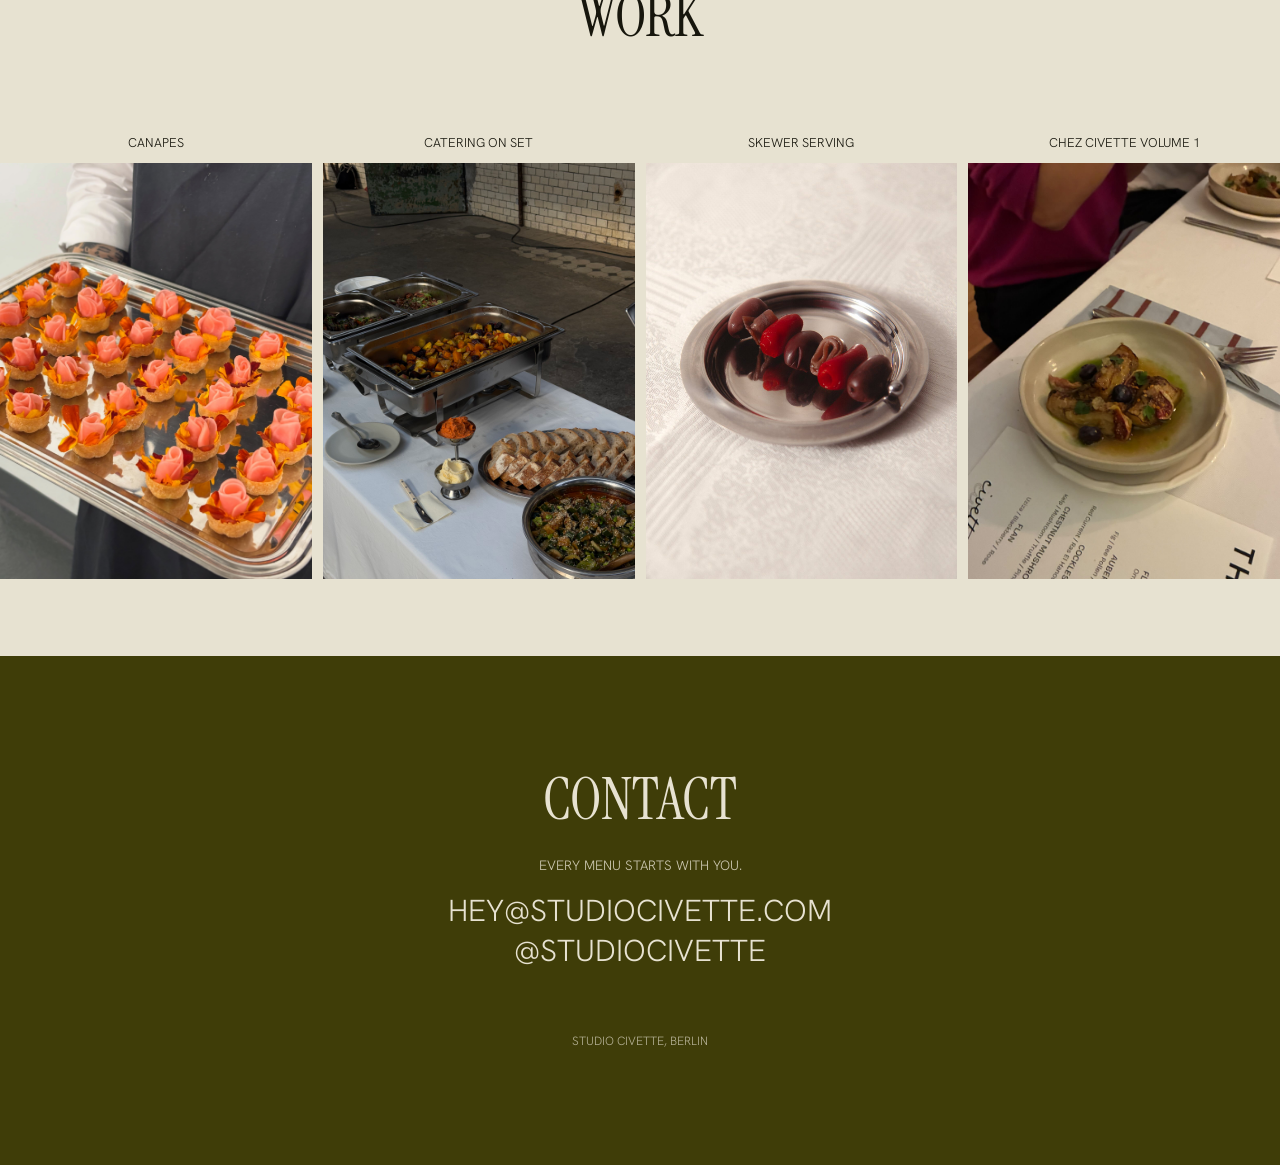
==== commit 226eb60d: "Update image source and alt text in index.html" ====
--- a/index.html
+++ b/index.html
@@ -86,7 +86,7 @@
 
 <header class="hero" id="top">
   <h1 class="sr-only">Studio Civette, Berlin</h1>
-  <img class="photo" src="images/CCV1 aubergine.JPGG" alt="Aubergines served at Chez Civette Vol. 1">
+  <img class="photo" src="images/CCV1 cockles.JPGG" alt="Cockles served at Chez Civette Vol. 1">
   <img class="logo" src="images/double civette logo.png" alt="Civette">
   <div class="spread"><span>A</span><span>Berlin</span><span>Food</span><span>Studio</span></div>
 </header>
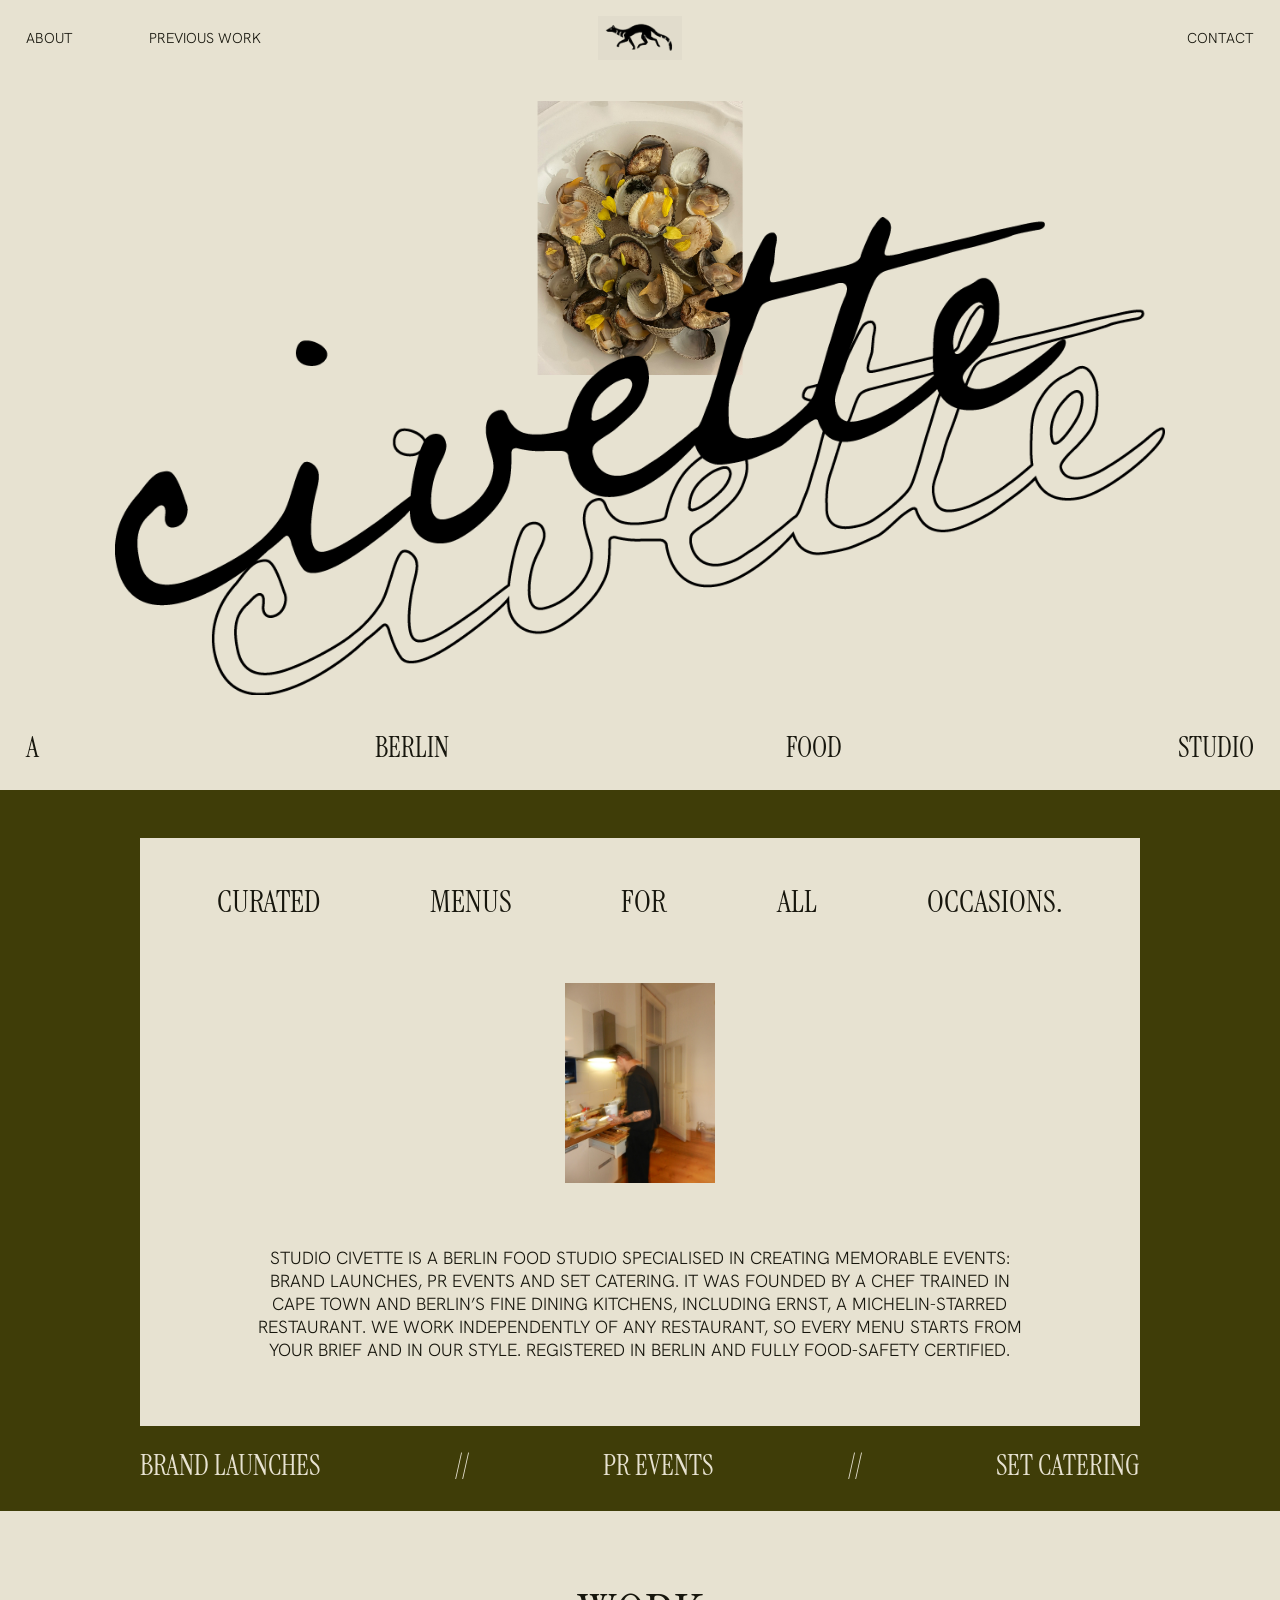
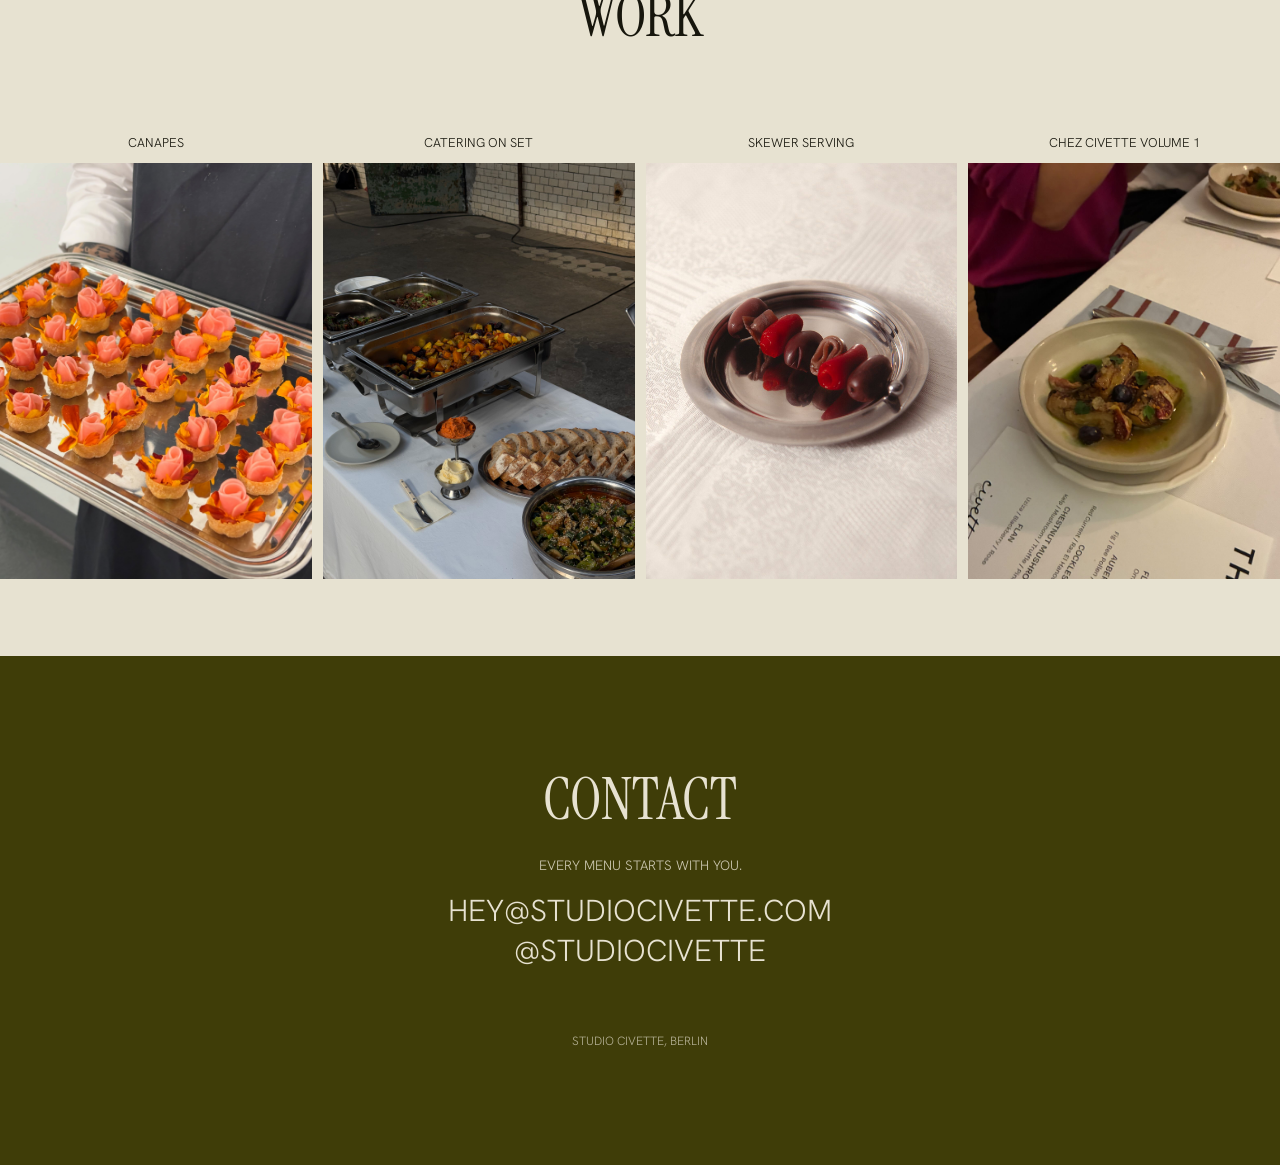
==== commit 2542854a: "Update index.html" ====
--- a/index.html
+++ b/index.html
@@ -86,7 +86,7 @@
 
 <header class="hero" id="top">
   <h1 class="sr-only">Studio Civette, Berlin</h1>
-  <img class="photo" src="images/CCV1 cockles.JPGG" alt="Cockles served at Chez Civette Vol. 1">
+  <img class="photo" src="images/CCV1 cockles.JPG" alt="Cockles served at Chez Civette Vol. 1">
   <img class="logo" src="images/double civette logo.png" alt="Civette">
   <div class="spread"><span>A</span><span>Berlin</span><span>Food</span><span>Studio</span></div>
 </header>
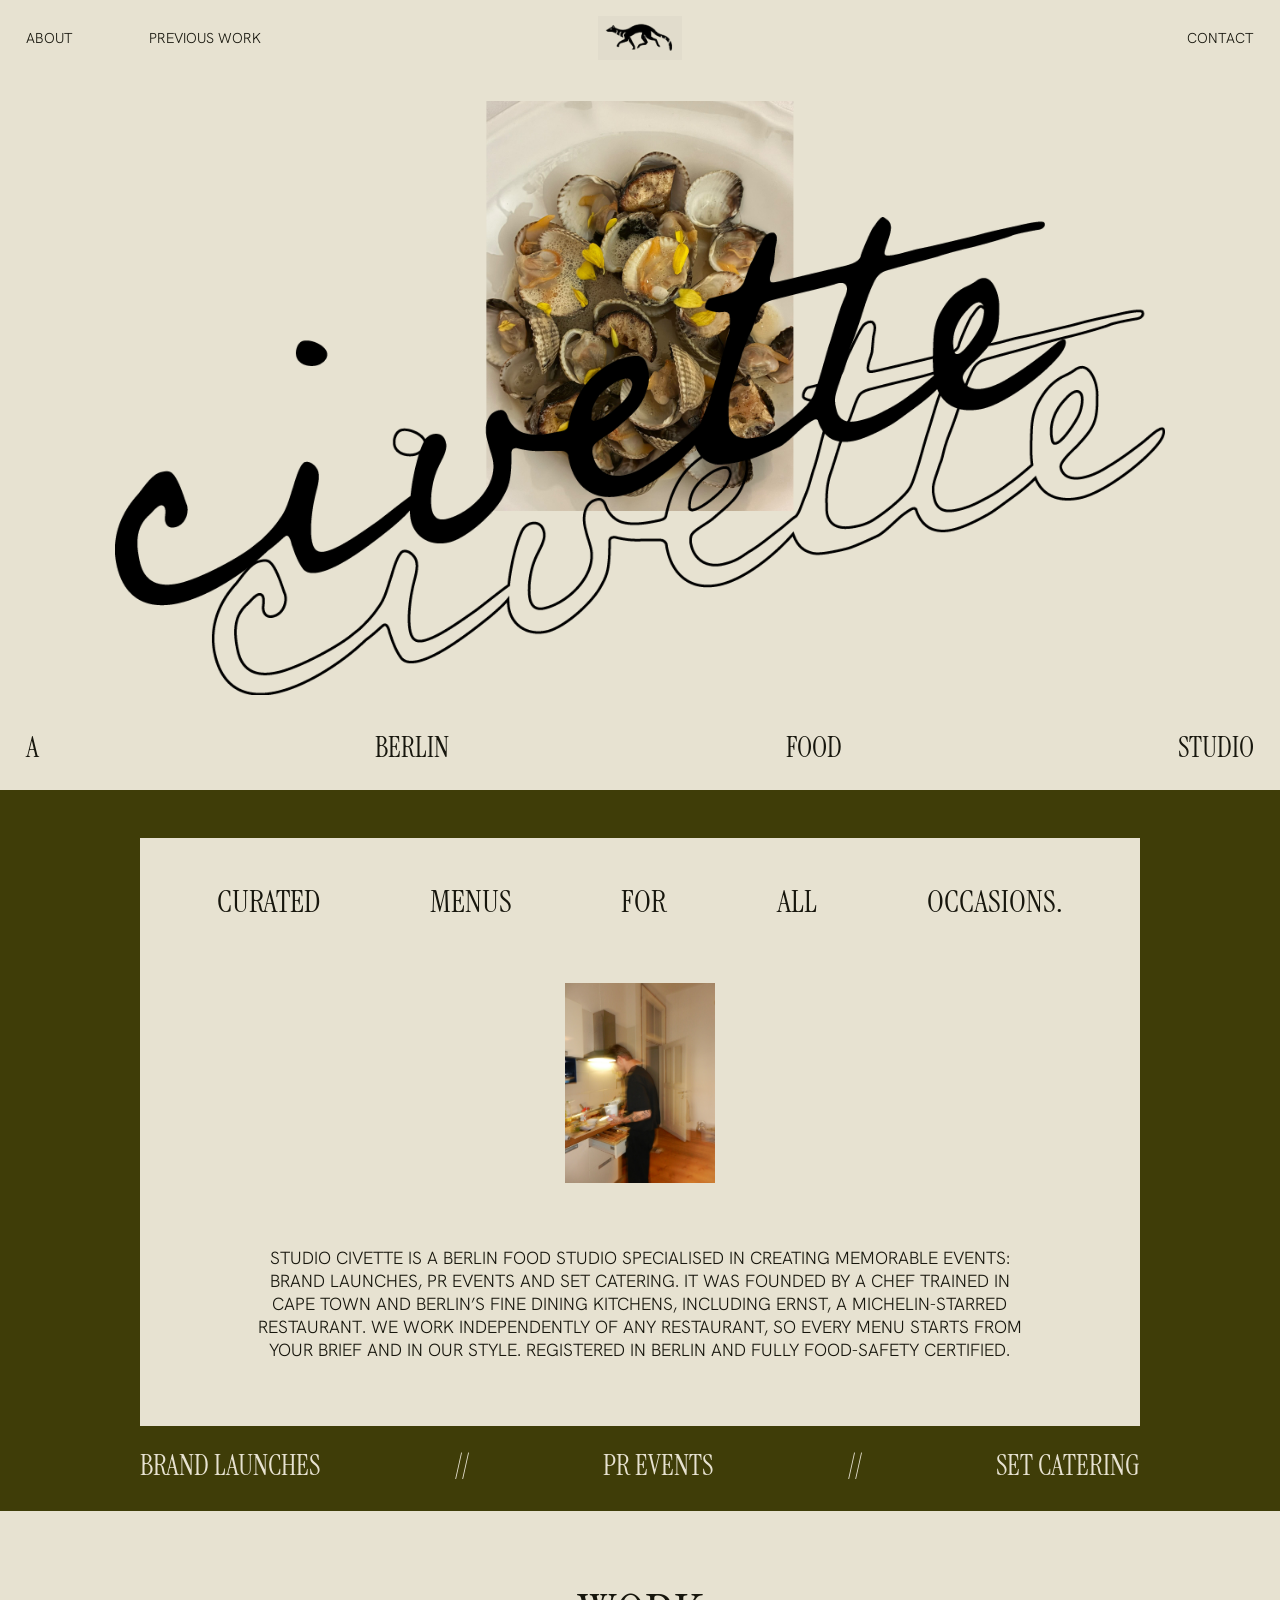
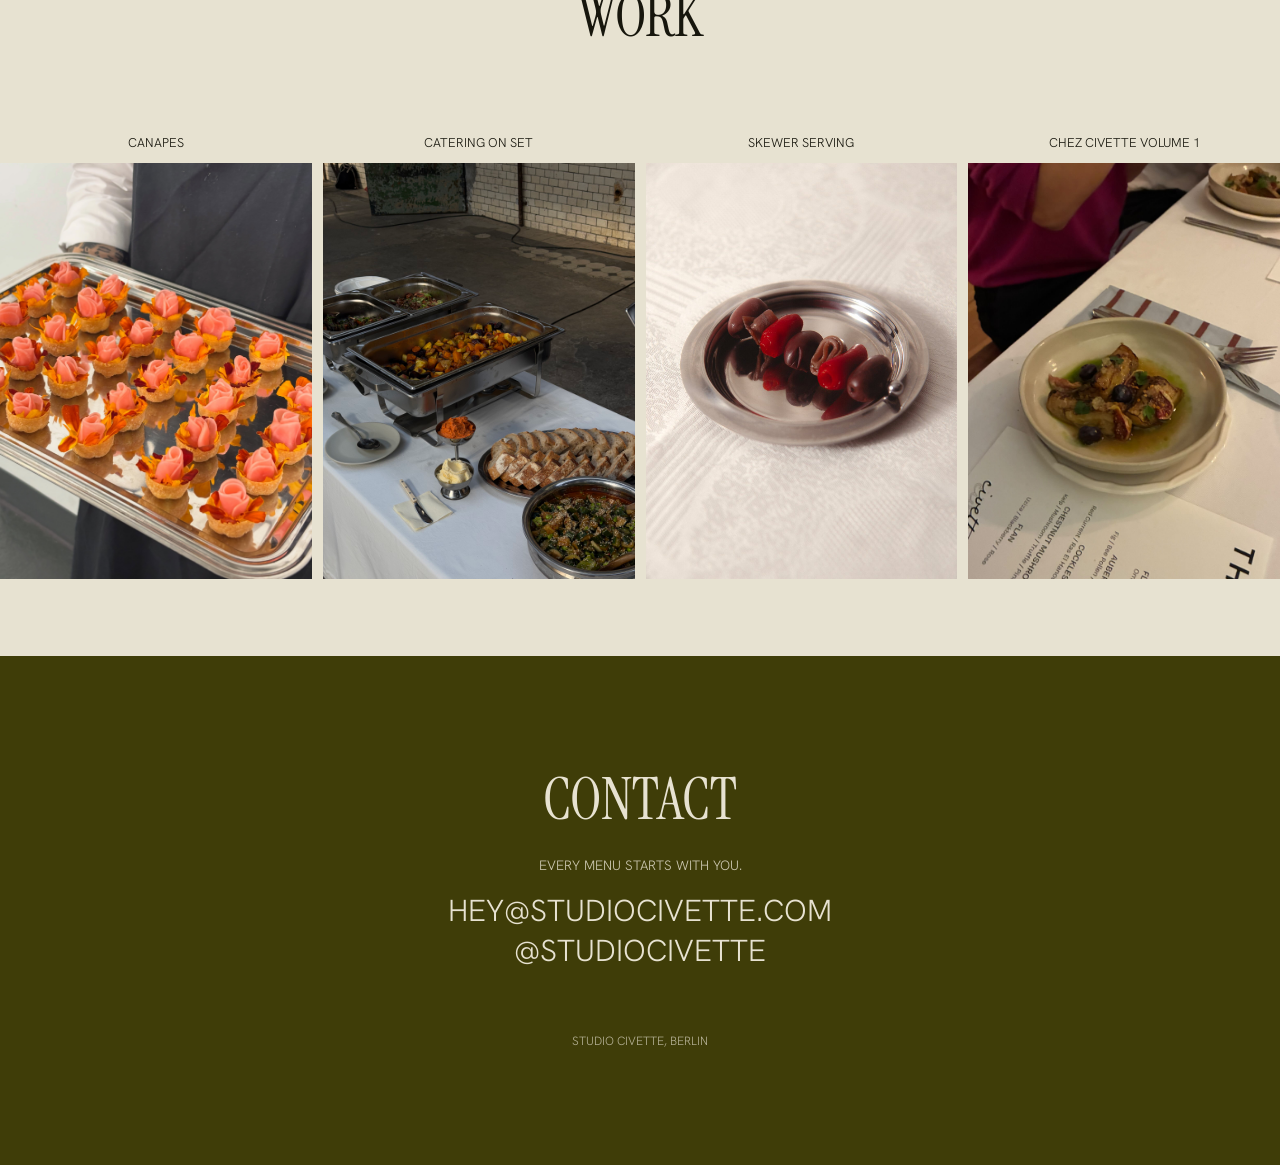
==== commit 873de7a6: "Adjust hero photo width for responsiveness" ====
--- a/index.html
+++ b/index.html
@@ -35,7 +35,7 @@
 
   /* Hero */
   .hero{ position:relative; padding:2vw 2vw 0; }
-  .hero .photo{ position:absolute; left:50%; top:2vw; transform:translateX(-50%); width:clamp(95px, 16vw, 230px); aspect-ratio:3/4; object-fit:cover; display:block; }
+  .hero .photo{ position:absolute; left:50%; top:2vw; transform:translateX(-50%); width:clamp(143px, 24vw, 345px); aspect-ratio:3/4; object-fit:cover; display:block; }
   .hero .logo{ position:relative; display:block; width:min(82vw, 1100px); height:auto; margin:9vw auto 0; }
   .hero .spread{ margin-top:3vw; padding:0 0 1.6rem; }
 
@@ -70,7 +70,7 @@
     .card{ max-width:100%; }
     .top .bar{ font-size:0.78rem; }
     .hero .logo{ width:94vw; margin-top:16vw; }
-    .hero .photo{ width:28vw; }
+    .hero .photo{ width:42vw; }
   }
 </style>
 </head>
